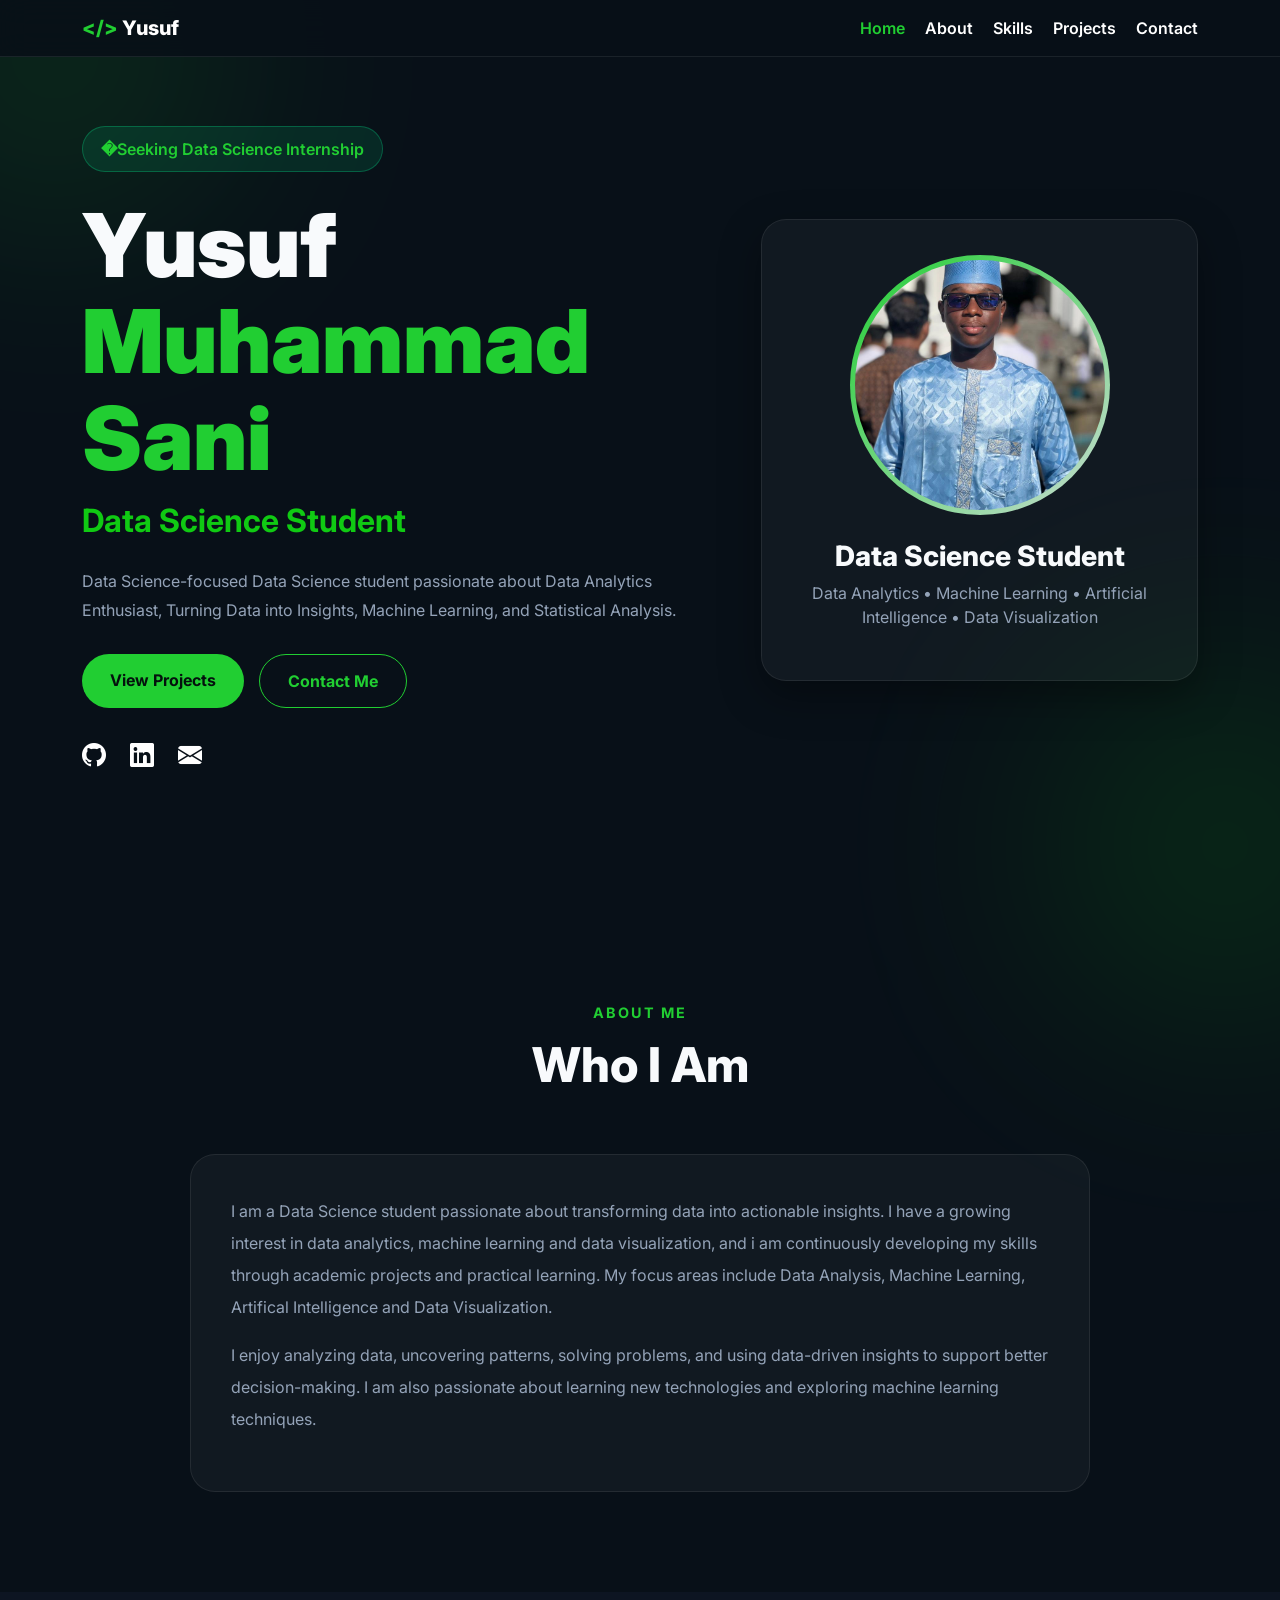
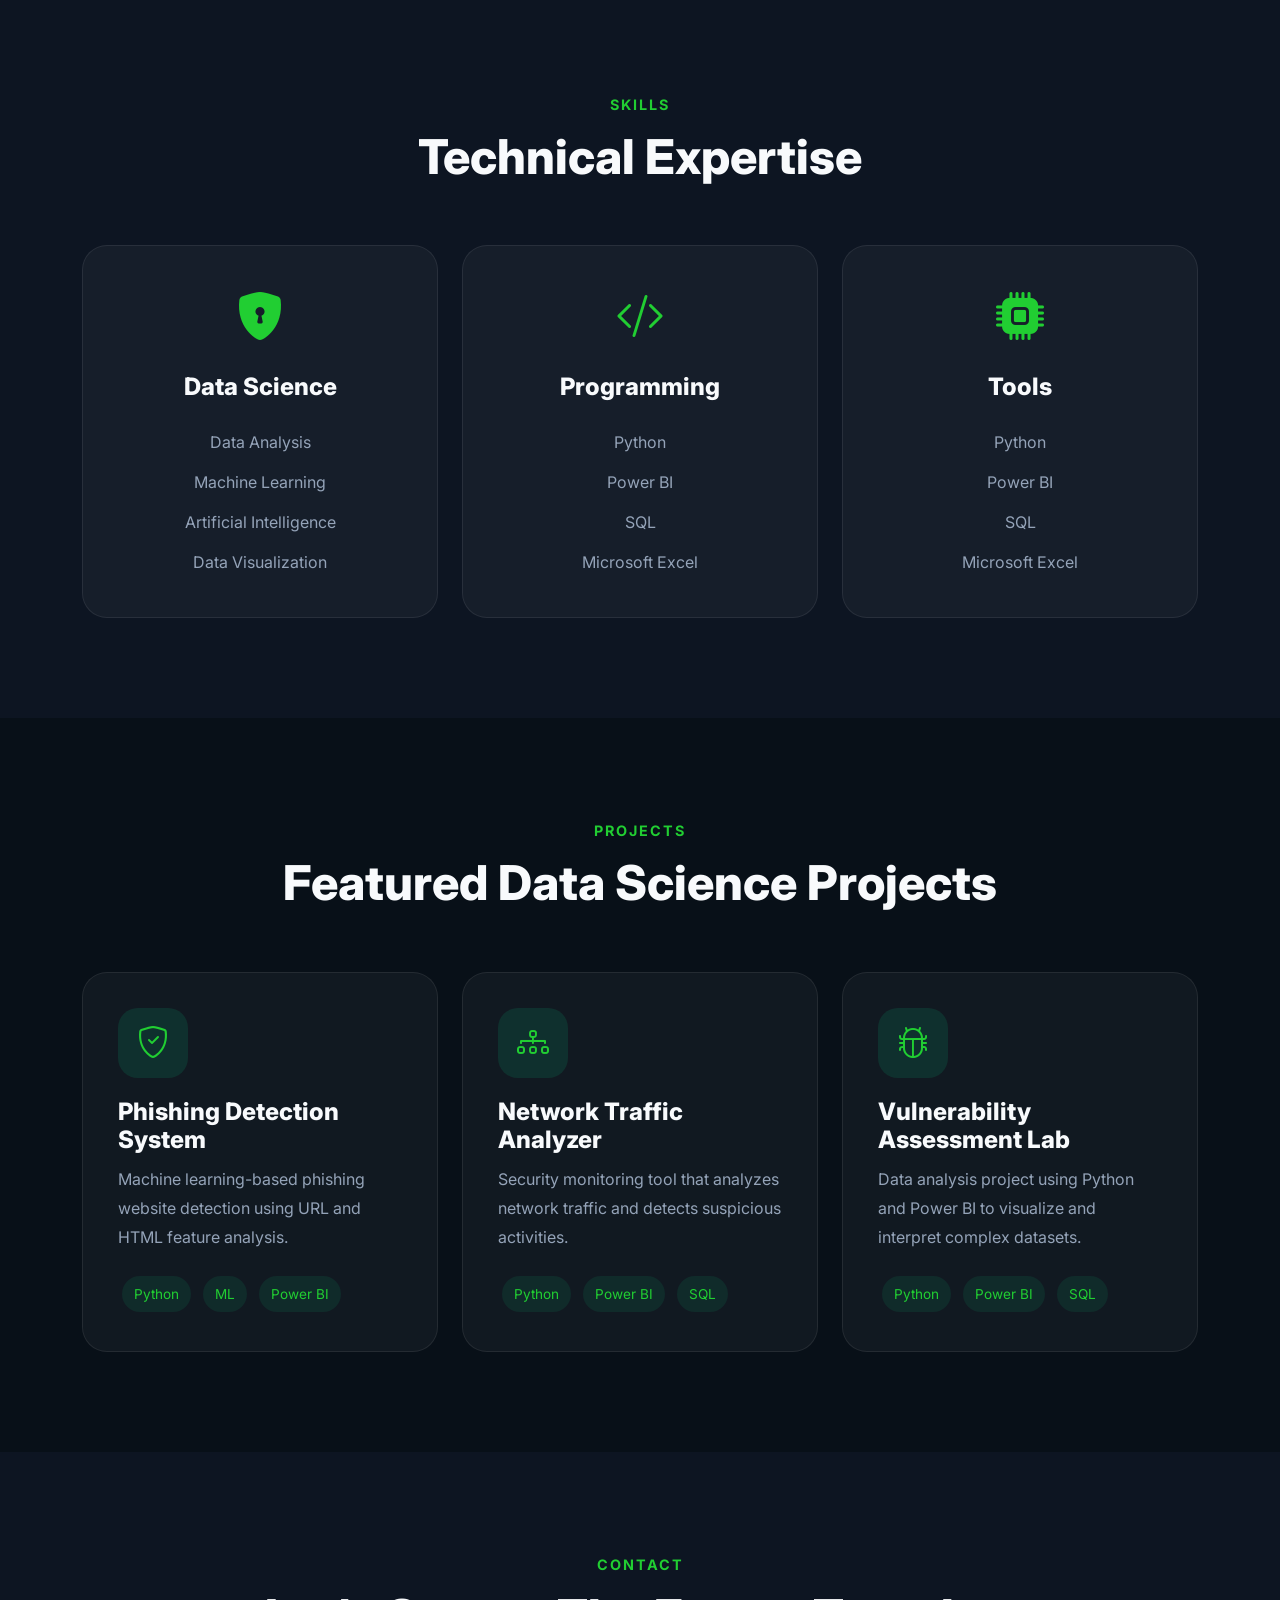
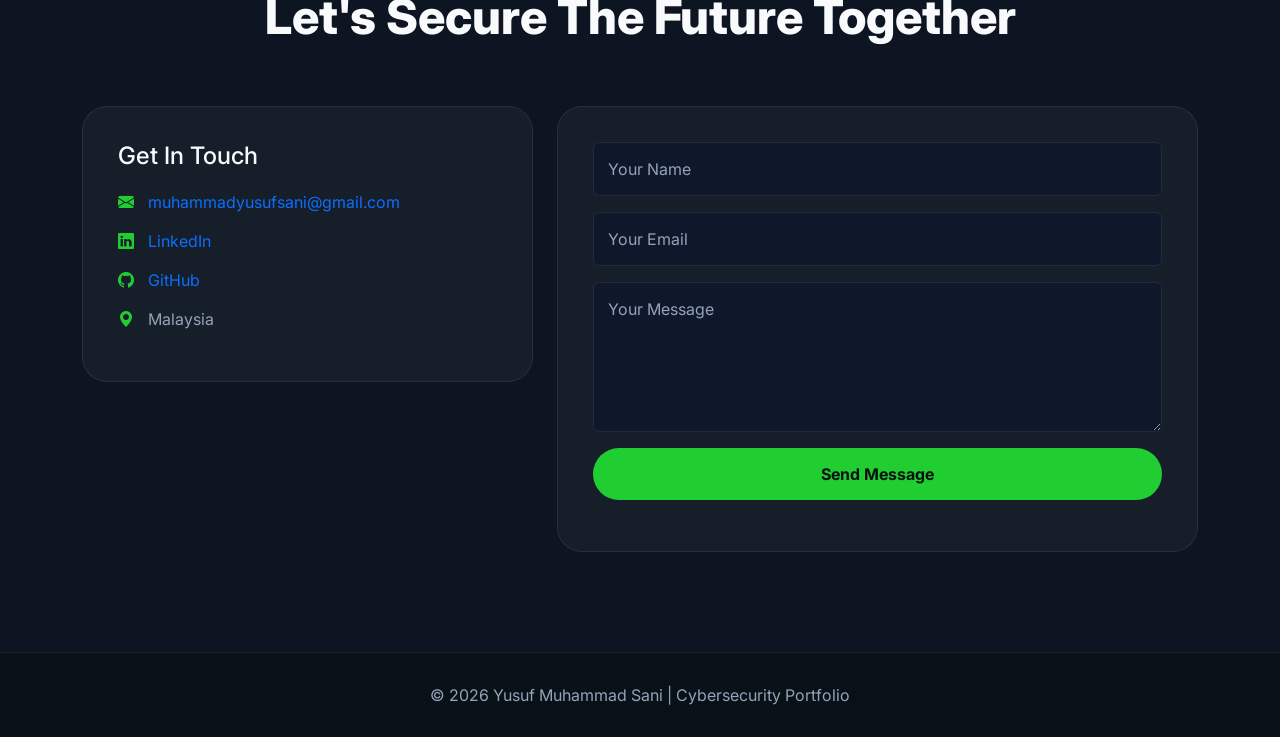
==== index.html @ b920d9ac "Add files via upload" ====
<!DOCTYPE html>
<html lang="en">

<head>
    <meta charset="UTF-8">
    <meta name="viewport" content="width=device-width, initial-scale=1.0">

    <title>Yusuf Muhammad Sani | Data Science Portfolio</title>

    <meta name="description" content="Data Science Student Portfolio - Yusuf Muhammad Sani">

    <link href="https://cdn.jsdelivr.net/npm/bootstrap@5.3.3/dist/css/bootstrap.min.css" rel="stylesheet">

    <link href="https://cdn.jsdelivr.net/npm/bootstrap-icons@1.11.3/font/bootstrap-icons.css" rel="stylesheet">

    <link rel="preconnect" href="https://fonts.googleapis.com">

    <link rel="preconnect" href="https://fonts.gstatic.com" crossorigin>

    <link href="https://fonts.googleapis.com/css2?family=Inter:wght@300;400;500;600;700;800;900&display=swap"
        rel="stylesheet">

    <link rel="stylesheet" href="css/style.css">
</head>

<body>

    <!-- NAVBAR -->

    <nav class="navbar navbar-expand-lg fixed-top cyber-nav">

        <div class="container">

            <a class="navbar-brand" href="#home">

                <span>&lt;/&gt;</span>
                Yusuf

            </a>

            <button class="navbar-toggler" type="button" data-bs-toggle="collapse" data-bs-target="#menu">

                <i class="bi bi-list"></i>

            </button>

            <div class="collapse navbar-collapse justify-content-end" id="menu">

                <a class="nav-link" href="#home">Home</a>

                <a class="nav-link" href="#about">About</a>

                <a class="nav-link" href="#skills">Skills</a>

                <a class="nav-link" href="#projects">Projects</a>

                <a class="nav-link" href="#contact">Contact</a>

            </div>

        </div>

    </nav>

    <!-- HERO -->

    <section id="home" class="hero">

        <div class="hero-glow glow-1"></div>
        <div class="hero-glow glow-2"></div>

        <div class="container">

            <div class="row align-items-center min-vh-100 g-5">

                <!-- LEFT -->

                <div class="col-lg-7 reveal">

                    <div class="status-pill">

                        �Seeking Data Science Internship

                    </div>

                    <h1>

                        Yusuf
                        <span>Muhammad Sani</span>

                    </h1>

                    <h2>

                        <span id="typing"></span>

                    </h2>

                    <p class="hero-text">

                        Data Science-focused Data Science student passionate
                        about Data Analytics Enthusiast, Turning Data into Insights, Machine Learning, and Statistical
                        Analysis.

                    </p>

                    <div class="hero-buttons">

                        <a href="#projects" class="btn primary-btn">

                            View Projects

                        </a>

                        <a href="#contact" class="btn secondary-btn">

                            Contact Me

                        </a>

                    </div>

                    <div class="social-links">

                        <a href="#">
                            <i class="bi bi-github"></i>
                        </a>

                        <a href="#">
                            <i class="bi bi-linkedin"></i>
                        </a>

                        <a href="#">
                            <i class="bi bi-envelope-fill"></i>
                        </a>

                    </div>

                </div>

                <!-- RIGHT -->

                <div class="col-lg-5 reveal">

                    <div class="profile-card">

                        <div class="avatar-wrapper">

                            <img src="images/profile.jpg" alt="Profile" class="profile-image">

                        </div>

                        <div class="profile-info">

                            <h3>Data Science Student</h3>

                            <p>
                                Data Analytics • Machine Learning • Artificial Intelligence • Data Visualization
                            </p>

                        </div>

                    </div>

                </div>

            </div>

        </div>

    </section>

    <!-- ABOUT -->

    <section id="about" class="section">

        <div class="container">

            <div class="section-title reveal">

                <span>About Me</span>

                <h2>Who I Am</h2>

            </div>

            <div class="about-card reveal">

                <p>

                    I am a Data Science student passionate about transforming data into actionable insights. I have a
                    growing interest in data analytics, machine learning and data visualization, and i am continuously
                    developing my skills through academic projects and practical learning.


                    My focus areas include Data Analysis, Machine Learning, Artifical Intelligence and Data
                    Visualization.



                </p>

                <p>

                    I enjoy analyzing data, uncovering patterns, solving problems, and using data-driven insights to
                    support better decision-making. I am also passionate about learning new technologies and exploring
                    machine learning techniques.

                </p>

            </div>

        </div>

    </section>

    <!-- SKILLS -->

    <section id="skills" class="section dark-section">

        <div class="container">

            <div class="section-title reveal">

                <span>Skills</span>

                <h2>Technical Expertise</h2>

            </div>

            <div class="row g-4">

                <div class="col-lg-4 reveal">

                    <div class="skill-card">

                        <i class="bi bi-shield-lock-fill"></i>

                        <h4>Data Science</h4>

                        <ul>

                            <li>Data Analysis</li>
                            <li>Machine Learning</li>
                            <li>Artificial Intelligence</li>
                            <li>Data Visualization</li>

                        </ul>

                    </div>

                </div>

                <div class="col-lg-4 reveal">

                    <div class="skill-card">

                        <i class="bi bi-code-slash"></i>

                        <h4>Programming</h4>

                        <ul>

                            <li>Python</li>
                            <li>Power BI</li>
                            <li>SQL</li>
                            <li>Microsoft Excel</li>

                        </ul>

                    </div>

                </div>

                <div class="col-lg-4 reveal">

                    <div class="skill-card">

                        <i class="bi bi-cpu-fill"></i>

                        <h4>Tools</h4>

                        <ul>

                            <li>Python</li>
                            <li>Power BI</li>
                            <li>SQL</li>
                            <li>Microsoft Excel</li>

                        </ul>

                    </div>

                </div>

            </div>

        </div>

    </section>

    <!-- PROJECTS -->

    <section id="projects" class="section">

        <div class="container">

            <div class="section-title reveal">

                <span>Projects</span>

                <h2>Featured Data Science Projects</h2>

            </div>

            <div class="row g-4">

                <div class="col-lg-4 reveal">

                    <div class="project-card">

                        <div class="project-icon">

                            <i class="bi bi-shield-check"></i>

                        </div>

                        <h4>Phishing Detection System</h4>

                        <p>

                            Machine learning-based phishing website detection
                            using URL and HTML feature analysis.

                        </p>

                        <div class="tech-tags">

                            <span>Python</span>
                            <span>ML</span>
                            <span>Power BI</span>

                        </div>

                    </div>

                </div>

                <div class="col-lg-4 reveal">

                    <div class="project-card">

                        <div class="project-icon">

                            <i class="bi bi-diagram-3"></i>

                        </div>

                        <h4>Network Traffic Analyzer</h4>

                        <p>

                            Security monitoring tool that analyzes network
                            traffic and detects suspicious activities.

                        </p>

                        <div class="tech-tags">

                            <span>Python</span>
                            <span>Power BI</span>
                            <span>SQL</span>

                        </div>

                    </div>

                </div>

                <div class="col-lg-4 reveal">

                    <div class="project-card">

                        <div class="project-icon">

                            <i class="bi bi-bug"></i>

                        </div>

                        <h4>Vulnerability Assessment Lab</h4>

                        <p>

                            Data analysis project using Python and Power BI
                            to visualize and interpret complex datasets.

                        </p>

                        <div class="tech-tags">

                            <span>Python</span>
                            <span>Power BI</span>
                            <span>SQL</span>

                        </div>

                    </div>

                </div>

            </div>

        </div>

    </section>

    <!-- CONTACT -->

    <section id="contact" class="section dark-section">

        <div class="container">

            <div class="section-title reveal">

                <span>Contact</span>

                <h2>Let's Secure The Future Together</h2>

            </div>

            <div class="row g-4">

                <div class="col-lg-5 reveal">

                    <div class="contact-info">

                        <h4>Get In Touch</h4>

                        <p>
                            <i class="bi bi-envelope-fill"></i>
                            <a href="mailto:muhammadyusufsani@gmail.com">muhammadyusufsani@gmail.com</a>
                        </p>

                        <p>
                            <i class="bi bi-linkedin"></i>
                            <a href="https://my.linkedin.com/in/yusuf-muhammad-sani-abu-farhan-9b7445338"
                                target="_blank" rel="noopener noreferrer">LinkedIn</a>
                        </p>

                        <p>
                            <i class="bi bi-github"></i>
                            <a href="https://github.com/abufarhanmuhammadsani-jpg" target="_blank"
                                rel="noopener noreferrer">GitHub</a>
                        </p>

                        <p>
                            <i class="bi bi-geo-alt-fill"></i>
                            Malaysia
                        </p>

                    </div>

                </div>

                <div class="col-lg-7 reveal">

                    <form class="contact-form" onsubmit="sendMessage(event)">

                        <input type="text" class="form-control mb-3" placeholder="Your Name" required>

                        <input type="email" class="form-control mb-3" placeholder="Your Email" required>

                        <textarea class="form-control mb-3" rows="5" placeholder="Your Message" required></textarea>

                        <button class="btn primary-btn w-100">

                            Send Message

                        </button>

                        <p id="formMessage" class="mt-3"></p>

                    </form>

                </div>

            </div>

        </div>

    </section>

    <!-- FOOTER -->

    <footer>

        <p>

            © 2026 Yusuf Muhammad Sani |
            Cybersecurity Portfolio

        </p>

    </footer>

    <button id="topBtn">

        <i class="bi bi-arrow-up"></i>

    </button>

    <script src="https://cdn.jsdelivr.net/npm/bootstrap@5.3.3/dist/js/bootstrap.bundle.min.js"></script>

    <script src="js/script.js"></script>

</body>

</html>
---- css/style.css ----
/* ==========================================
   MODERN CYBERSECURITY PORTFOLIO
   Abdalfatah Salhab
========================================== */

:root {
    --bg: #081018;
    --surface: #111827;
    --card: #162033;

    --primary: #21ce32;
    --secondary: #c9dcd4;
    --accent: #10ca13;

    --text: #f8fafc;
    --muted: #94a3b8;

    --border: rgba(255, 255, 255, 0.08);

    --shadow: 0 15px 40px rgba(0, 0, 0, 0.35);
}

* {
    margin: 0;
    padding: 0;
    box-sizing: border-box;
}

html {
    scroll-behavior: smooth;
}

body {
    font-family: 'Inter', sans-serif;
    background: var(--bg);
    color: var(--text);
    overflow-x: hidden;
}

/* ==========================================
   GENERAL
========================================== */

.section {
    padding: 100px 0;
}

.dark-section {
    background: #0d1522;
}

a {
    text-decoration: none;
}

ul {
    list-style: none;
    margin: 0;
    padding: 0;
}

/* ==========================================
   NAVBAR
========================================== */

.cyber-nav {
    background: rgba(8, 16, 24, 0.9);
    backdrop-filter: blur(15px);
    border-bottom: 1px solid var(--border);
}

.navbar-brand {
    color: white !important;
    font-weight: 800;
}

.navbar-brand span {
    color: var(--primary);
}

.nav-link {
    color: white !important;
    margin-left: 20px;
    font-weight: 600;
    transition: .3s;
}

.nav-link:hover {
    color: var(--primary) !important;
}

.active-link {
    color: var(--primary) !important;
}

/* ==========================================
   HERO
========================================== */

.hero {
    min-height: 100vh;
    display: flex;
    align-items: center;
    position: relative;
}

.hero h1 {
    font-size: clamp(3rem, 8vw, 5.5rem);
    font-weight: 900;
    line-height: 1.1;
}

.hero h1 span {
    color: var(--primary);
}

.hero h2 {
    margin-top: 15px;
    color: var(--accent);
    min-height: 40px;
    font-weight: 700;
}

.hero-text {
    color: var(--muted);
    line-height: 1.8;
    margin-top: 25px;
    max-width: 650px;
}

.status-pill {
    display: inline-block;
    padding: 10px 18px;
    border-radius: 30px;
    background: rgba(0, 255, 157, .1);
    color: var(--primary);
    border: 1px solid rgba(0, 255, 157, .25);
    margin-bottom: 25px;
    font-weight: 600;
}

/* ==========================================
   BUTTONS
========================================== */

.hero-buttons {
    margin-top: 30px;
    display: flex;
    gap: 15px;
    flex-wrap: wrap;
}

.primary-btn {
    background: var(--primary);
    color: #04110d;
    padding: 14px 28px;
    border-radius: 40px;
    font-weight: 700;
    border: none;
    transition: .3s;
}

.primary-btn:hover {
    transform: translateY(-3px);
}

.secondary-btn {
    border: 1px solid var(--primary);
    color: var(--primary);
    padding: 14px 28px;
    border-radius: 40px;
    font-weight: 700;
    transition: .3s;
}

.secondary-btn:hover {
    background: var(--primary);
    color: #04110d;
}

/* ==========================================
   SOCIAL LINKS
========================================== */

.social-links {
    margin-top: 30px;
}

.social-links a {
    color: white;
    font-size: 1.5rem;
    margin-right: 18px;
    transition: .3s;
}

.social-links a:hover {
    color: var(--primary);
}

/* ==========================================
   PROFILE CARD
========================================== */

.profile-card {
    background: rgba(255, 255, 255, .04);
    border: 1px solid var(--border);
    border-radius: 25px;
    padding: 35px;
    text-align: center;
    box-shadow: var(--shadow);
}

.avatar-wrapper {
    width: 260px;
    height: 260px;
    margin: auto;
    border-radius: 50%;
    padding: 5px;
    background: linear-gradient(135deg,
            var(--primary),
            var(--secondary));
}

.profile-image {
    width: 100%;
    height: 100%;
    border-radius: 50%;
    object-fit: cover;
}

.profile-info h3 {
    margin-top: 25px;
    font-weight: 800;
}

.profile-info p {
    color: var(--muted);
}

/* ==========================================
   SECTION TITLES
========================================== */

.section-title {
    text-align: center;
    margin-bottom: 60px;
}

.section-title span {
    color: var(--primary);
    text-transform: uppercase;
    letter-spacing: 2px;
    font-size: .9rem;
    font-weight: 700;
}

.section-title h2 {
    margin-top: 12px;
    font-size: clamp(2rem, 5vw, 3rem);
    font-weight: 800;
}

/* ==========================================
   ABOUT
========================================== */

.about-card {
    background: rgba(255, 255, 255, .04);
    border: 1px solid var(--border);
    border-radius: 25px;
    padding: 40px;
    max-width: 900px;
    margin: auto;
}

.about-card p {
    color: var(--muted);
    line-height: 2;
}

/* ==========================================
   SKILLS
========================================== */

.skill-card {
    background: rgba(255, 255, 255, .04);
    border: 1px solid var(--border);
    border-radius: 25px;
    padding: 35px;
    text-align: center;
    height: 100%;
    transition: .3s;
}

.skill-card:hover {
    transform: translateY(-8px);
}

.skill-card i {
    font-size: 3rem;
    color: var(--primary);
}

.skill-card h4 {
    margin: 20px 0;
    font-weight: 800;
}

.skill-card li {
    color: var(--muted);
    padding: 8px 0;
}

/* ==========================================
   PROJECTS
========================================== */

.project-card {
    background: rgba(255, 255, 255, .04);
    border: 1px solid var(--border);
    border-radius: 25px;
    padding: 35px;
    height: 100%;
    transition: .3s;
}

.project-card:hover {
    transform: translateY(-8px);
}

.project-icon {
    width: 70px;
    height: 70px;
    border-radius: 20px;
    background: rgba(0, 255, 157, .1);
    display: flex;
    align-items: center;
    justify-content: center;
    margin-bottom: 20px;
}

.project-icon i {
    color: var(--primary);
    font-size: 2rem;
}

.project-card h4 {
    font-weight: 800;
}

.project-card p {
    color: var(--muted);
    line-height: 1.8;
    margin-top: 10px;
}

.tech-tags {
    margin-top: 20px;
}

.tech-tags span {
    display: inline-block;
    margin: 4px;
    padding: 8px 12px;
    border-radius: 20px;
    background: rgba(0, 255, 157, .08);
    color: var(--primary);
    font-size: .85rem;
}

/* ==========================================
   CONTACT
========================================== */

.contact-info,
.contact-form {
    background: rgba(255, 255, 255, .04);
    border: 1px solid var(--border);
    border-radius: 25px;
    padding: 35px;
}

.contact-info h4 {
    margin-bottom: 20px;
}

.contact-info p {
    color: var(--muted);
    margin-bottom: 15px;
}

.contact-info i {
    color: var(--primary);
    margin-right: 10px;
}

.form-control {
    background: #0f172a;
    border: 1px solid var(--border);
    color: white;
    padding: 14px;
}

.form-control::placeholder {
    color: #94a3b8;
}

.form-control:focus {
    background: #0f172a;
    color: white;
    border-color: var(--primary);
    box-shadow: none;
}

/* ==========================================
   FOOTER
========================================== */

footer {
    text-align: center;
    padding: 30px;
    border-top: 1px solid var(--border);
}

footer p {
    color: var(--muted);
    margin: 0;
}

/* ==========================================
   REVEAL
========================================== */

.reveal {
    opacity: 0;
    transform: translateY(40px);
    transition: .8s ease;
}

.reveal.active {
    opacity: 1;
    transform: translateY(0);
}

/* ==========================================
   GLOW EFFECTS
========================================== */

.hero-glow {
    position: absolute;
    width: 350px;
    height: 350px;
    border-radius: 50%;
    filter: blur(120px);
    opacity: .15;
}

.glow-1 {
    background: var(--primary);
    top: -120px;
    left: -120px;
}

.glow-2 {
    background: var(--accent);
    right: -120px;
    bottom: -120px;
}

/* ==========================================
   TOP BUTTON
========================================== */

#topBtn {
    position: fixed;
    right: 25px;
    bottom: 25px;
    width: 50px;
    height: 50px;
    border: none;
    border-radius: 50%;
    background: var(--primary);
    color: #04110d;
    display: none;
    z-index: 999;
}

/* ==========================================
   MOBILE
========================================== */

@media(max-width:991px) {

    .hero {
        text-align: center;
        padding-top: 100px;
    }

    .hero-buttons {
        justify-content: center;
    }

    .social-links {
        text-align: center;
    }

    .profile-card {
        margin-top: 40px;
    }
}

@media(max-width:768px) {

    .section {
        padding: 80px 0;
    }

    .avatar-wrapper {
        width: 220px;
        height: 220px;
    }

    .section-title h2 {
        font-size: 2rem;
    }
}
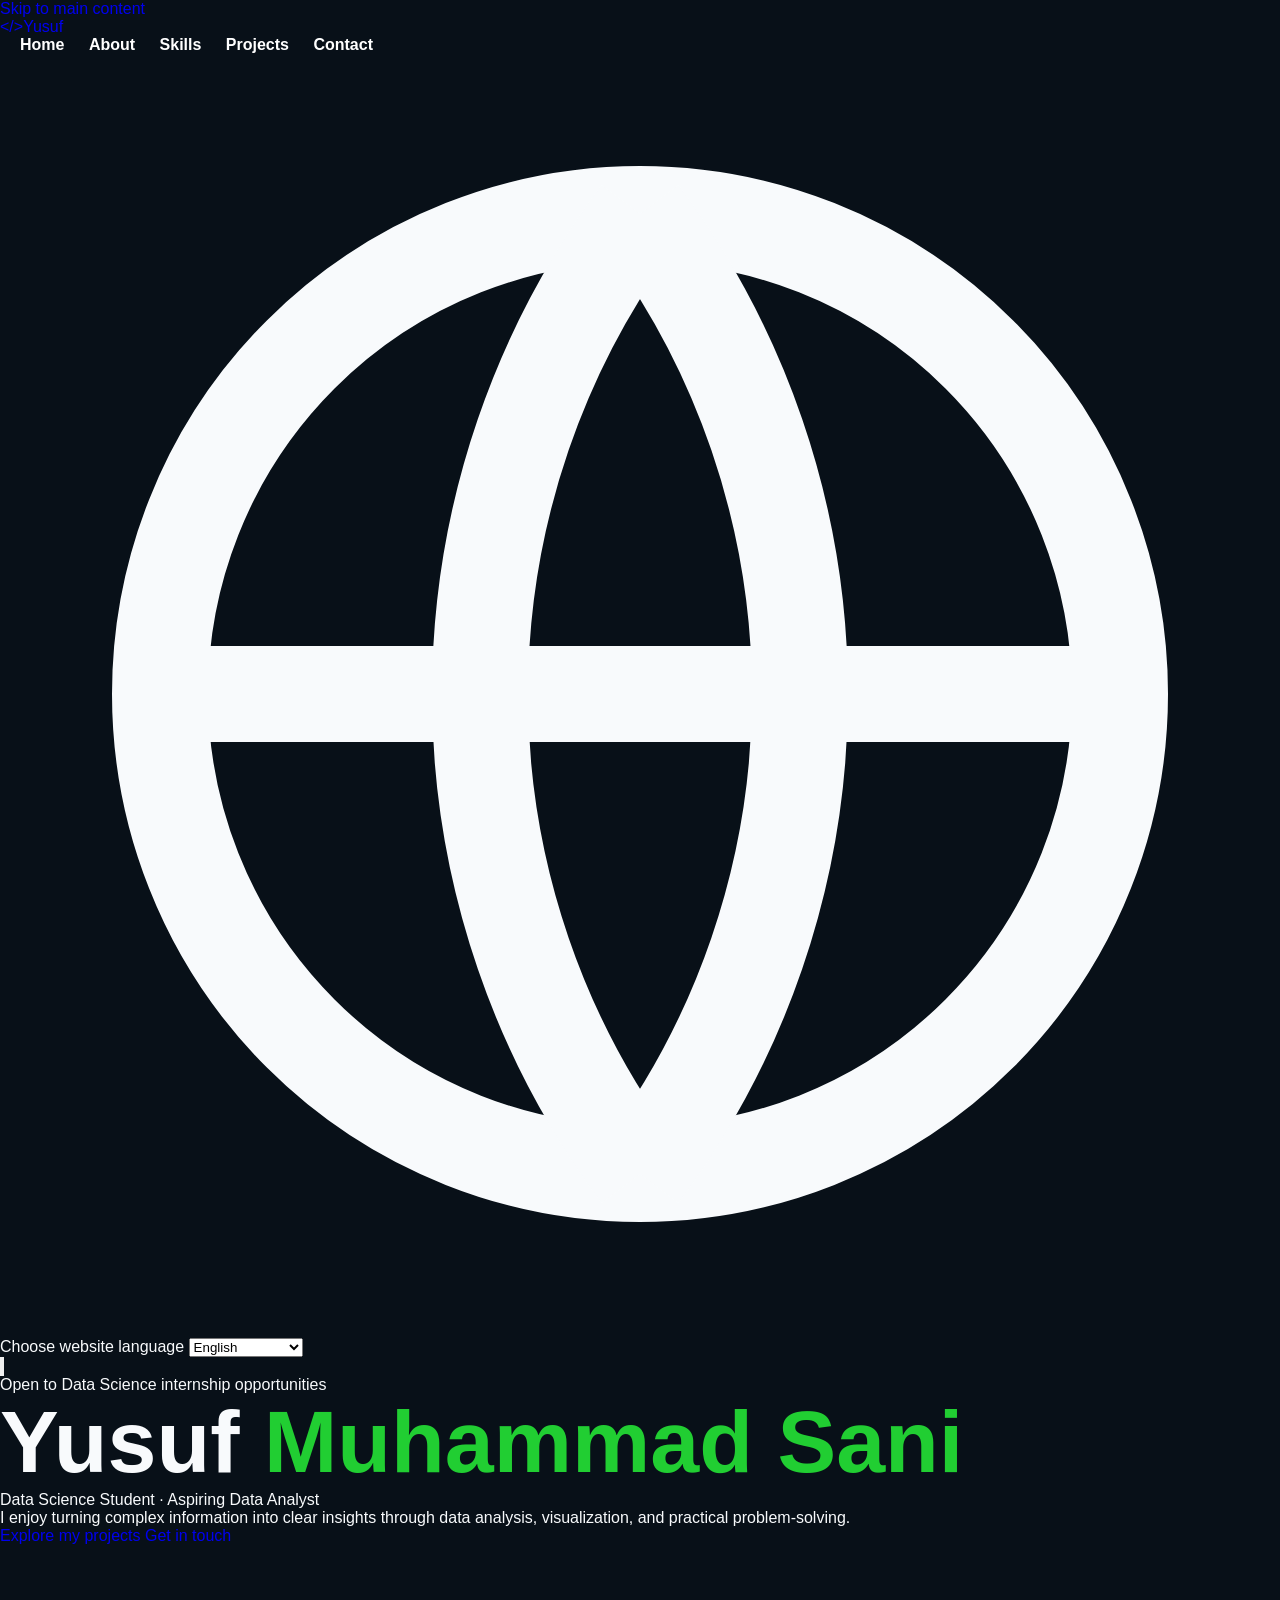
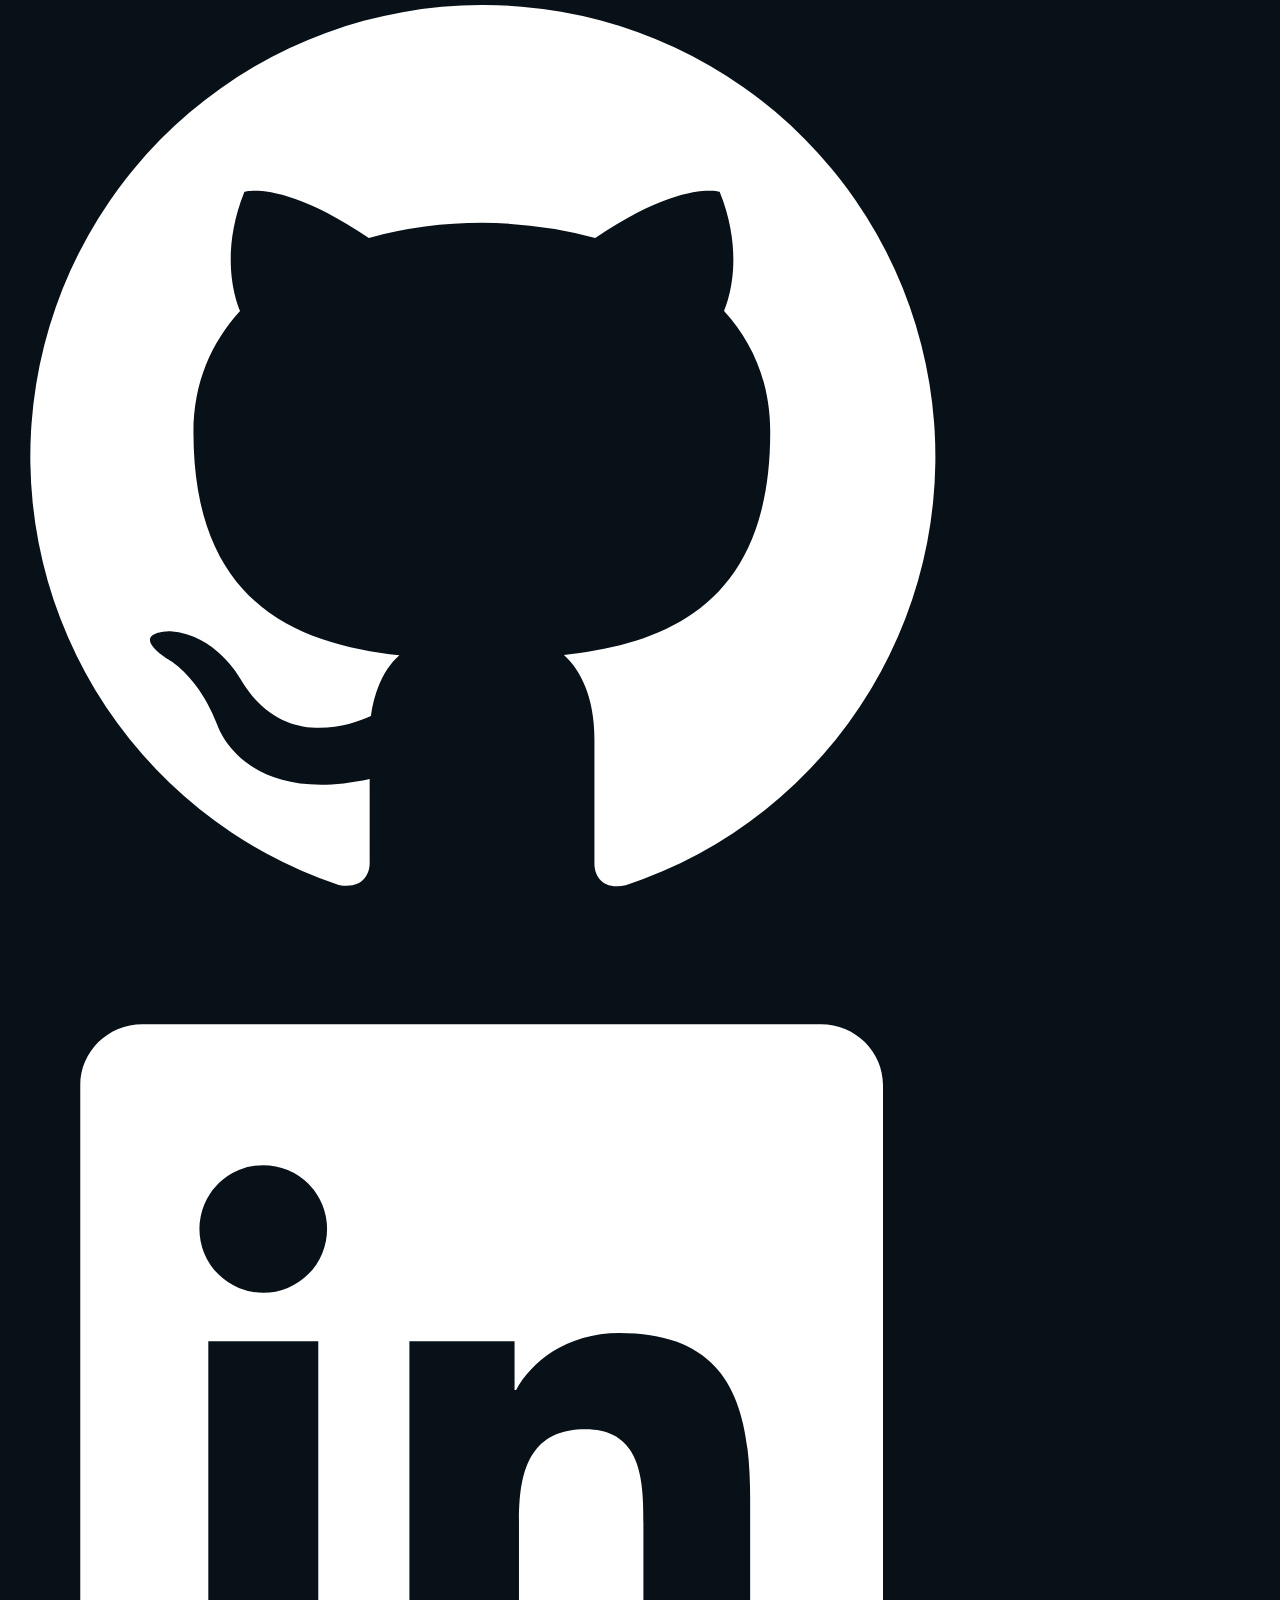
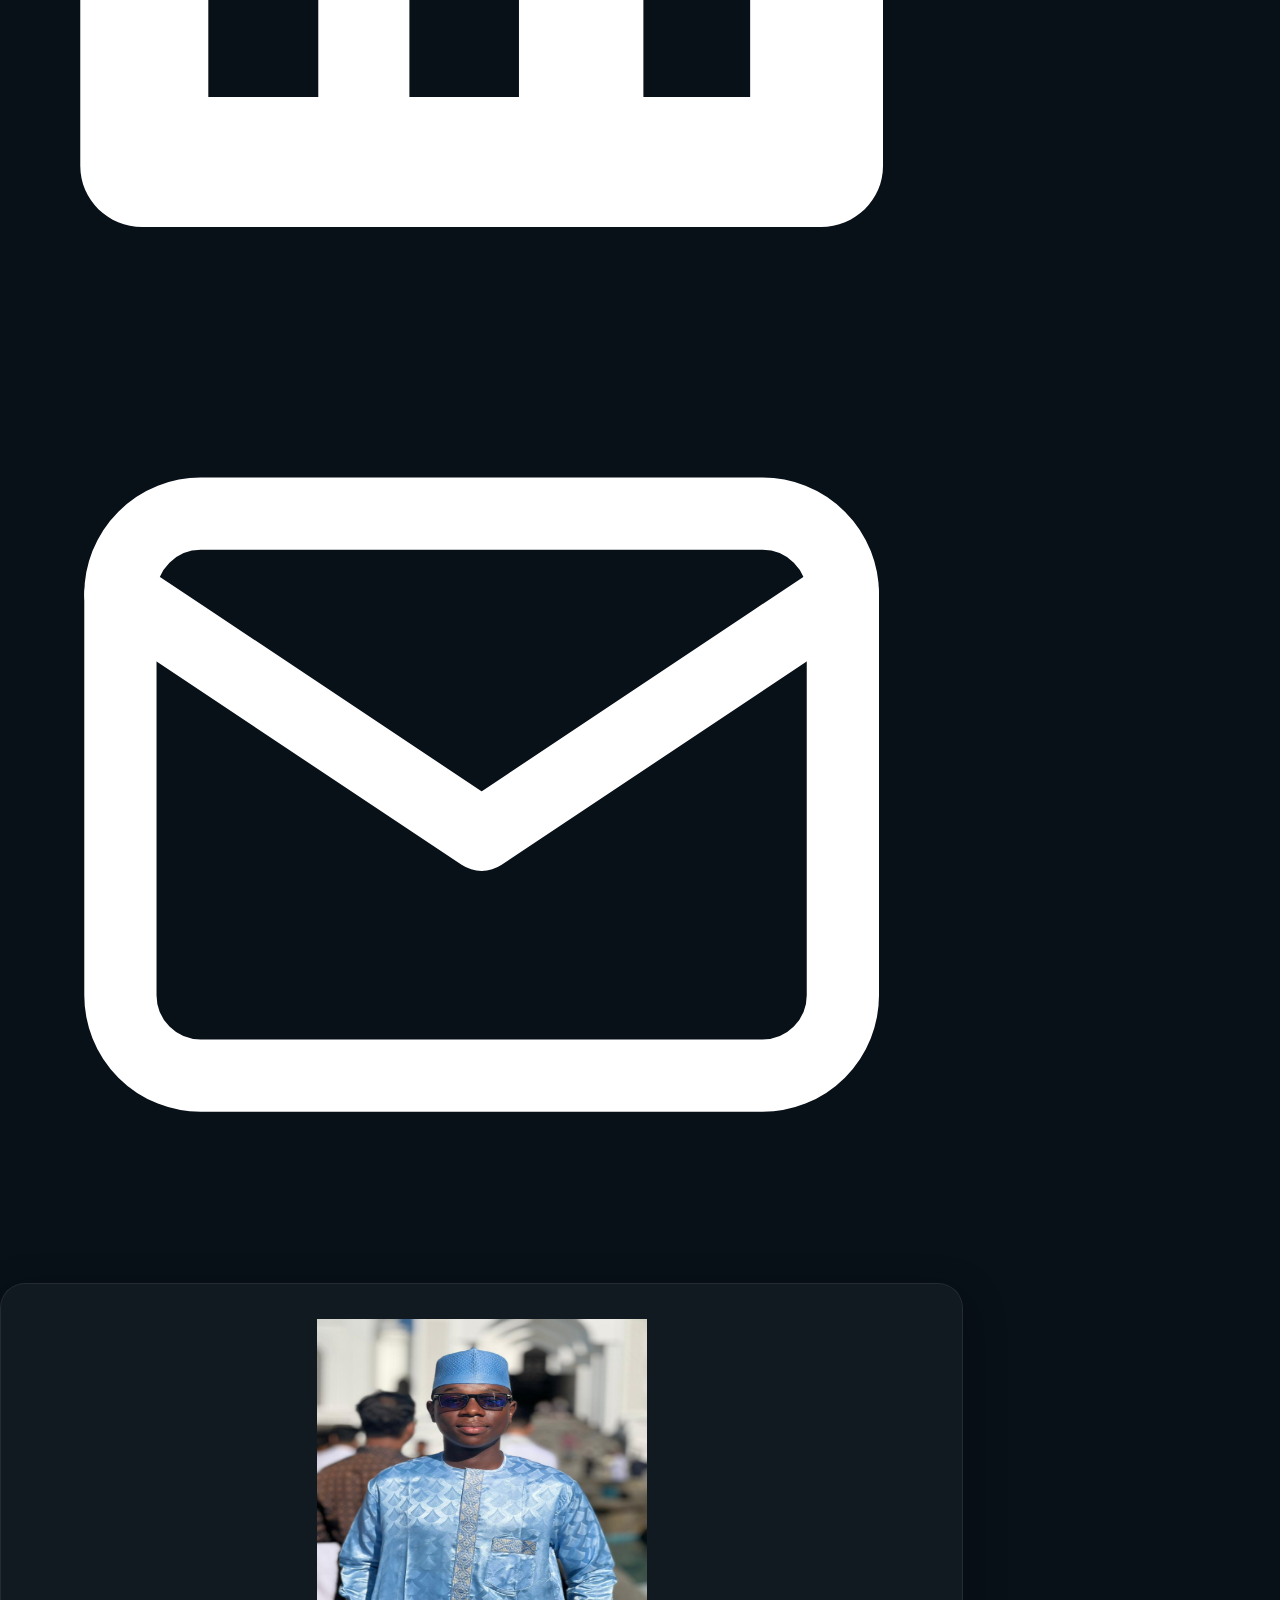
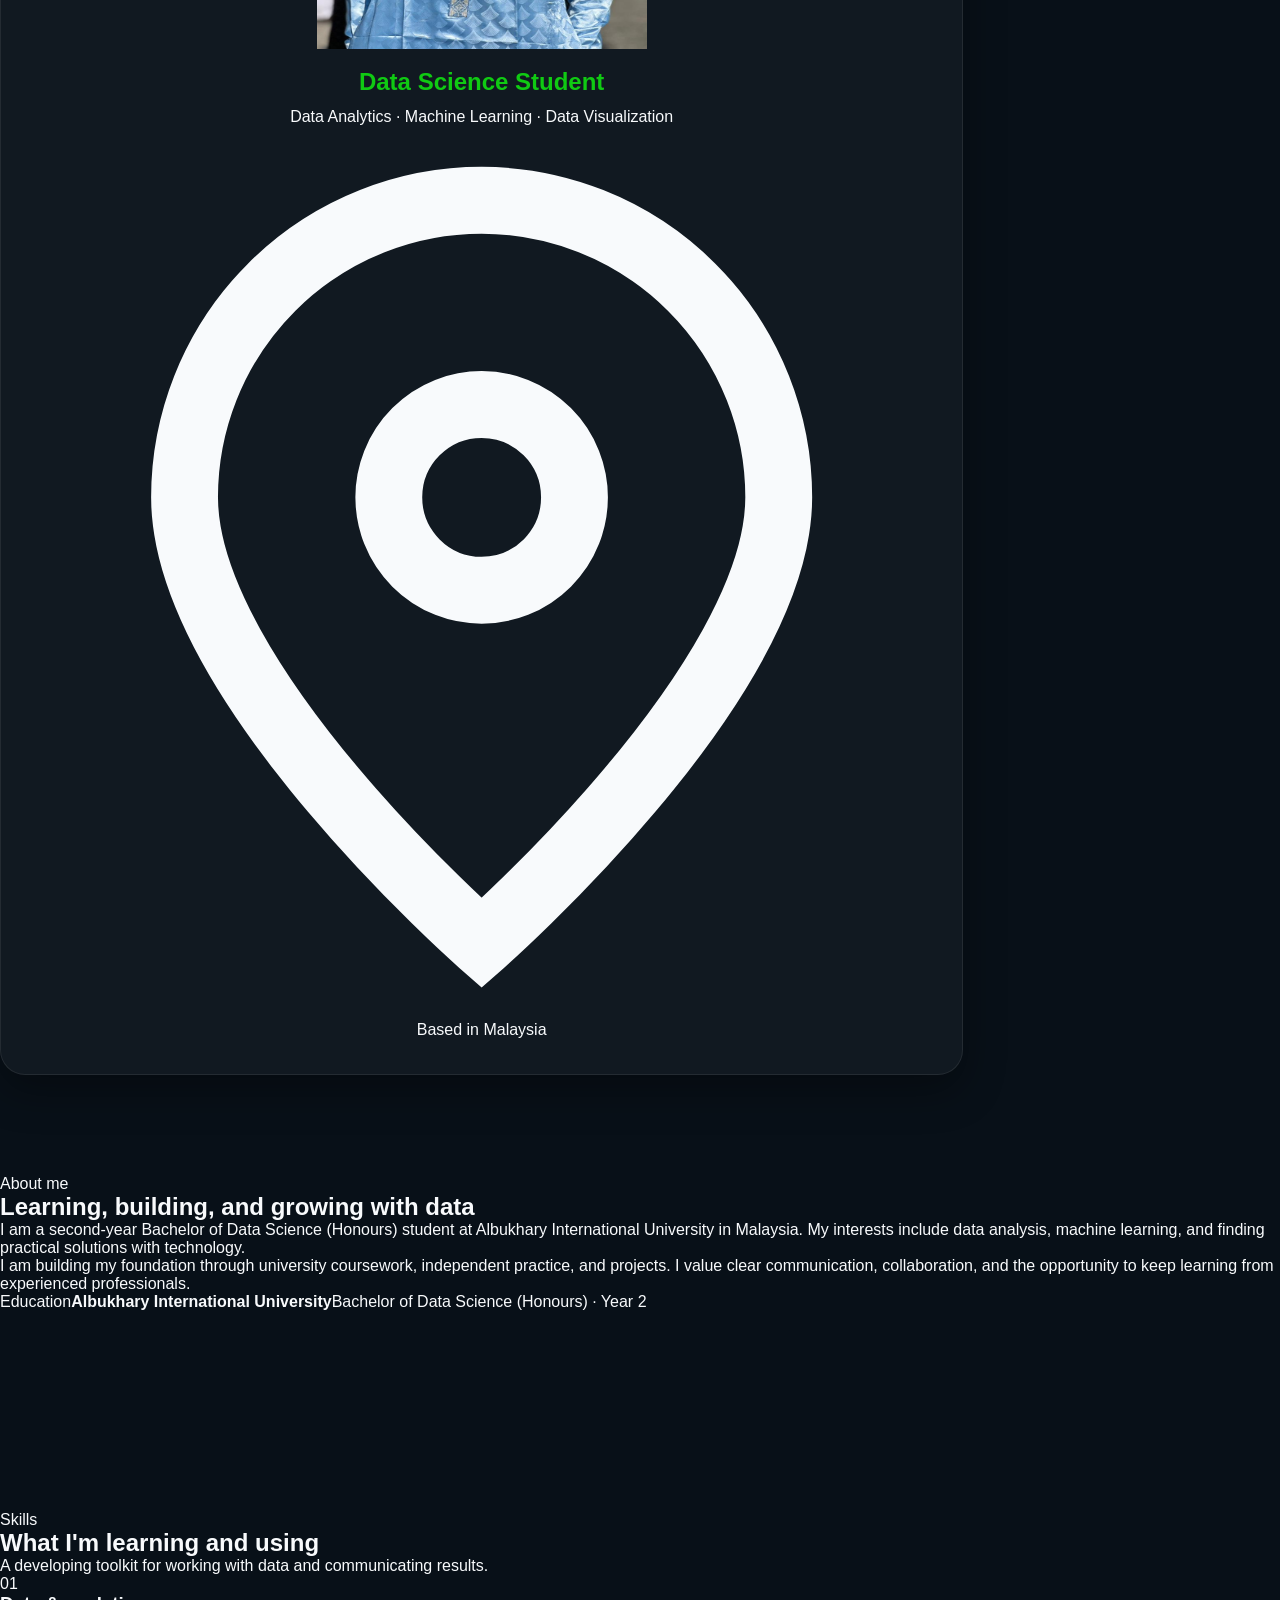
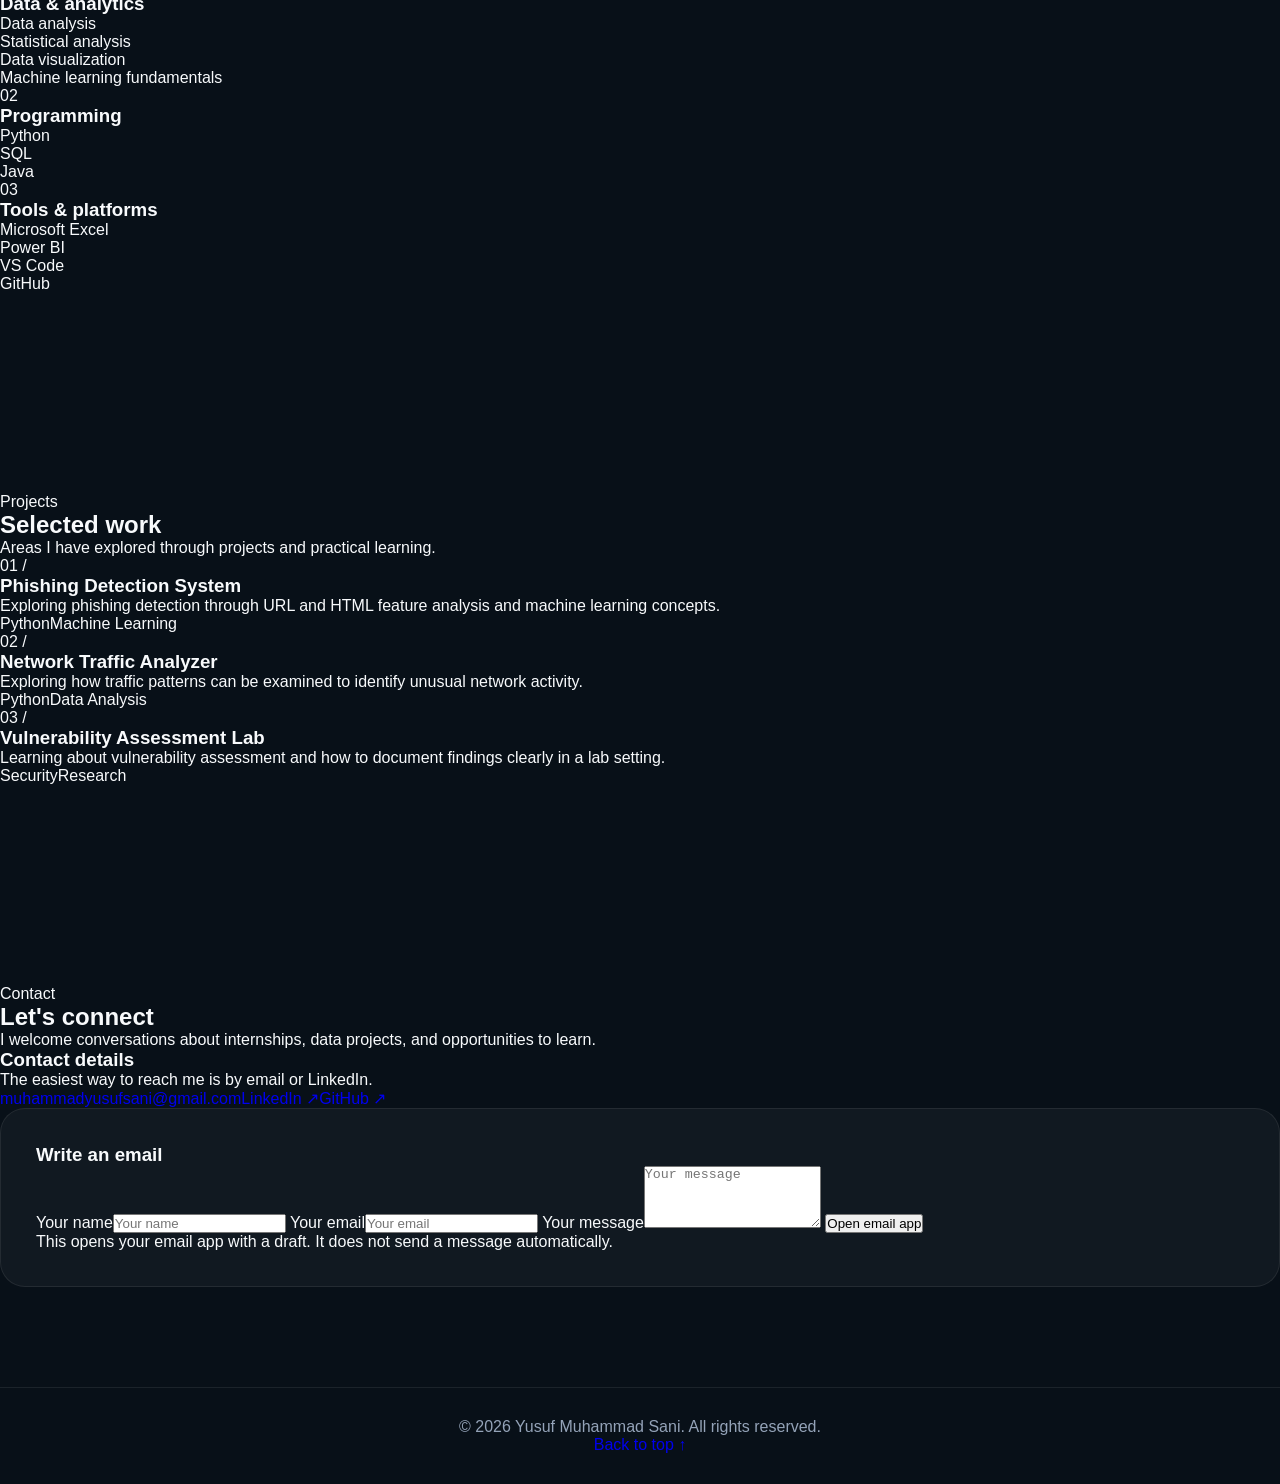
==== commit 1126fc47: "Update portfolio homepage and language selector" ====
--- a/index.html
+++ b/index.html
@@ -1,518 +1,140 @@
-<!DOCTYPE html>
-<html lang="en">
-
-<head>
-    <meta charset="UTF-8">
-    <meta name="viewport" content="width=device-width, initial-scale=1.0">
-
-    <title>Yusuf Muhammad Sani | Data Science Portfolio</title>
-
-    <meta name="description" content="Data Science Student Portfolio - Yusuf Muhammad Sani">
-
-    <link href="https://cdn.jsdelivr.net/npm/bootstrap@5.3.3/dist/css/bootstrap.min.css" rel="stylesheet">
-
-    <link href="https://cdn.jsdelivr.net/npm/bootstrap-icons@1.11.3/font/bootstrap-icons.css" rel="stylesheet">
-
-    <link rel="preconnect" href="https://fonts.googleapis.com">
-
-    <link rel="preconnect" href="https://fonts.gstatic.com" crossorigin>
-
-    <link href="https://fonts.googleapis.com/css2?family=Inter:wght@300;400;500;600;700;800;900&display=swap"
-        rel="stylesheet">
-
-    <link rel="stylesheet" href="css/style.css">
-</head>
-
-<body>
-
-    <!-- NAVBAR -->
-
-    <nav class="navbar navbar-expand-lg fixed-top cyber-nav">
-
-        <div class="container">
-
-            <a class="navbar-brand" href="#home">
-
-                <span>&lt;/&gt;</span>
-                Yusuf
-
-            </a>
-
-            <button class="navbar-toggler" type="button" data-bs-toggle="collapse" data-bs-target="#menu">
-
-                <i class="bi bi-list"></i>
-
-            </button>
-
-            <div class="collapse navbar-collapse justify-content-end" id="menu">
-
-                <a class="nav-link" href="#home">Home</a>
-
-                <a class="nav-link" href="#about">About</a>
-
-                <a class="nav-link" href="#skills">Skills</a>
-
-                <a class="nav-link" href="#projects">Projects</a>
-
-                <a class="nav-link" href="#contact">Contact</a>
-
-            </div>
-
-        </div>
-
-    </nav>
-
-    <!-- HERO -->
-
-    <section id="home" class="hero">
-
-        <div class="hero-glow glow-1"></div>
-        <div class="hero-glow glow-2"></div>
-
-        <div class="container">
-
-            <div class="row align-items-center min-vh-100 g-5">
-
-                <!-- LEFT -->
-
-                <div class="col-lg-7 reveal">
-
-                    <div class="status-pill">
-
-                        �Seeking Data Science Internship
-
-                    </div>
-
-                    <h1>
-
-                        Yusuf
-                        <span>Muhammad Sani</span>
-
-                    </h1>
-
-                    <h2>
-
-                        <span id="typing"></span>
-
-                    </h2>
-
-                    <p class="hero-text">
-
-                        Data Science-focused Data Science student passionate
-                        about Data Analytics Enthusiast, Turning Data into Insights, Machine Learning, and Statistical
-                        Analysis.
-
-                    </p>
-
-                    <div class="hero-buttons">
-
-                        <a href="#projects" class="btn primary-btn">
-
-                            View Projects
-
-                        </a>
-
-                        <a href="#contact" class="btn secondary-btn">
-
-                            Contact Me
-
-                        </a>
-
-                    </div>
-
-                    <div class="social-links">
-
-                        <a href="#">
-                            <i class="bi bi-github"></i>
-                        </a>
-
-                        <a href="#">
-                            <i class="bi bi-linkedin"></i>
-                        </a>
-
-                        <a href="#">
-                            <i class="bi bi-envelope-fill"></i>
-                        </a>
-
-                    </div>
-
-                </div>
-
-                <!-- RIGHT -->
-
-                <div class="col-lg-5 reveal">
-
-                    <div class="profile-card">
-
-                        <div class="avatar-wrapper">
-
-                            <img src="images/profile.jpg" alt="Profile" class="profile-image">
-
-                        </div>
-
-                        <div class="profile-info">
-
-                            <h3>Data Science Student</h3>
-
-                            <p>
-                                Data Analytics • Machine Learning • Artificial Intelligence • Data Visualization
-                            </p>
-
-                        </div>
-
-                    </div>
-
-                </div>
-
-            </div>
-
-        </div>
-
-    </section>
-
-    <!-- ABOUT -->
-
-    <section id="about" class="section">
-
-        <div class="container">
-
-            <div class="section-title reveal">
-
-                <span>About Me</span>
-
-                <h2>Who I Am</h2>
-
-            </div>
-
-            <div class="about-card reveal">
-
-                <p>
-
-                    I am a Data Science student passionate about transforming data into actionable insights. I have a
-                    growing interest in data analytics, machine learning and data visualization, and i am continuously
-                    developing my skills through academic projects and practical learning.
-
-
-                    My focus areas include Data Analysis, Machine Learning, Artifical Intelligence and Data
-                    Visualization.
-
-
-
-                </p>
-
-                <p>
-
-                    I enjoy analyzing data, uncovering patterns, solving problems, and using data-driven insights to
-                    support better decision-making. I am also passionate about learning new technologies and exploring
-                    machine learning techniques.
-
-                </p>
-
-            </div>
-
-        </div>
-
-    </section>
-
-    <!-- SKILLS -->
-
-    <section id="skills" class="section dark-section">
-
-        <div class="container">
-
-            <div class="section-title reveal">
-
-                <span>Skills</span>
-
-                <h2>Technical Expertise</h2>
-
-            </div>
-
-            <div class="row g-4">
-
-                <div class="col-lg-4 reveal">
-
-                    <div class="skill-card">
-
-                        <i class="bi bi-shield-lock-fill"></i>
-
-                        <h4>Data Science</h4>
-
-                        <ul>
-
-                            <li>Data Analysis</li>
-                            <li>Machine Learning</li>
-                            <li>Artificial Intelligence</li>
-                            <li>Data Visualization</li>
-
-                        </ul>
-
-                    </div>
-
-                </div>
-
-                <div class="col-lg-4 reveal">
-
-                    <div class="skill-card">
-
-                        <i class="bi bi-code-slash"></i>
-
-                        <h4>Programming</h4>
-
-                        <ul>
-
-                            <li>Python</li>
-                            <li>Power BI</li>
-                            <li>SQL</li>
-                            <li>Microsoft Excel</li>
-
-                        </ul>
-
-                    </div>
-
-                </div>
-
-                <div class="col-lg-4 reveal">
-
-                    <div class="skill-card">
-
-                        <i class="bi bi-cpu-fill"></i>
-
-                        <h4>Tools</h4>
-
-                        <ul>
-
-                            <li>Python</li>
-                            <li>Power BI</li>
-                            <li>SQL</li>
-                            <li>Microsoft Excel</li>
-
-                        </ul>
-
-                    </div>
-
-                </div>
-
-            </div>
-
-        </div>
-
-    </section>
-
-    <!-- PROJECTS -->
-
-    <section id="projects" class="section">
-
-        <div class="container">
-
-            <div class="section-title reveal">
-
-                <span>Projects</span>
-
-                <h2>Featured Data Science Projects</h2>
-
-            </div>
-
-            <div class="row g-4">
-
-                <div class="col-lg-4 reveal">
-
-                    <div class="project-card">
-
-                        <div class="project-icon">
-
-                            <i class="bi bi-shield-check"></i>
-
-                        </div>
-
-                        <h4>Phishing Detection System</h4>
-
-                        <p>
-
-                            Machine learning-based phishing website detection
-                            using URL and HTML feature analysis.
-
-                        </p>
-
-                        <div class="tech-tags">
-
-                            <span>Python</span>
-                            <span>ML</span>
-                            <span>Power BI</span>
-
-                        </div>
-
-                    </div>
-
-                </div>
-
-                <div class="col-lg-4 reveal">
-
-                    <div class="project-card">
-
-                        <div class="project-icon">
-
-                            <i class="bi bi-diagram-3"></i>
-
-                        </div>
-
-                        <h4>Network Traffic Analyzer</h4>
-
-                        <p>
-
-                            Security monitoring tool that analyzes network
-                            traffic and detects suspicious activities.
-
-                        </p>
-
-                        <div class="tech-tags">
-
-                            <span>Python</span>
-                            <span>Power BI</span>
-                            <span>SQL</span>
-
-                        </div>
-
-                    </div>
-
-                </div>
-
-                <div class="col-lg-4 reveal">
-
-                    <div class="project-card">
-
-                        <div class="project-icon">
-
-                            <i class="bi bi-bug"></i>
-
-                        </div>
-
-                        <h4>Vulnerability Assessment Lab</h4>
-
-                        <p>
-
-                            Data analysis project using Python and Power BI
-                            to visualize and interpret complex datasets.
-
-                        </p>
-
-                        <div class="tech-tags">
-
-                            <span>Python</span>
-                            <span>Power BI</span>
-                            <span>SQL</span>
-
-                        </div>
-
-                    </div>
-
-                </div>
-
-            </div>
-
-        </div>
-
-    </section>
-
-    <!-- CONTACT -->
-
-    <section id="contact" class="section dark-section">
-
-        <div class="container">
-
-            <div class="section-title reveal">
-
-                <span>Contact</span>
-
-                <h2>Let's Secure The Future Together</h2>
-
-            </div>
-
-            <div class="row g-4">
-
-                <div class="col-lg-5 reveal">
-
-                    <div class="contact-info">
-
-                        <h4>Get In Touch</h4>
-
-                        <p>
-                            <i class="bi bi-envelope-fill"></i>
-                            <a href="mailto:muhammadyusufsani@gmail.com">muhammadyusufsani@gmail.com</a>
-                        </p>
-
-                        <p>
-                            <i class="bi bi-linkedin"></i>
-                            <a href="https://my.linkedin.com/in/yusuf-muhammad-sani-abu-farhan-9b7445338"
-                                target="_blank" rel="noopener noreferrer">LinkedIn</a>
-                        </p>
-
-                        <p>
-                            <i class="bi bi-github"></i>
-                            <a href="https://github.com/abufarhanmuhammadsani-jpg" target="_blank"
-                                rel="noopener noreferrer">GitHub</a>
-                        </p>
-
-                        <p>
-                            <i class="bi bi-geo-alt-fill"></i>
-                            Malaysia
-                        </p>
-
-                    </div>
-
-                </div>
-
-                <div class="col-lg-7 reveal">
-
-                    <form class="contact-form" onsubmit="sendMessage(event)">
-
-                        <input type="text" class="form-control mb-3" placeholder="Your Name" required>
-
-                        <input type="email" class="form-control mb-3" placeholder="Your Email" required>
-
-                        <textarea class="form-control mb-3" rows="5" placeholder="Your Message" required></textarea>
-
-                        <button class="btn primary-btn w-100">
-
-                            Send Message
-
-                        </button>
-
-                        <p id="formMessage" class="mt-3"></p>
-
-                    </form>
-
-                </div>
-
-            </div>
-
-        </div>
-
-    </section>
-
-    <!-- FOOTER -->
-
-    <footer>
-
-        <p>
-
-            © 2026 Yusuf Muhammad Sani |
-            Cybersecurity Portfolio
-
-        </p>
-
-    </footer>
-
-    <button id="topBtn">
-
-        <i class="bi bi-arrow-up"></i>
-
-    </button>
-
-    <script src="https://cdn.jsdelivr.net/npm/bootstrap@5.3.3/dist/js/bootstrap.bundle.min.js"></script>
-
-    <script src="js/script.js"></script>
-
-</body>
-
-</html>+<!doctype html>
+<html lang="en" dir="ltr">
+<head>
+  <meta charset="utf-8">
+  <meta name="viewport" content="width=device-width, initial-scale=1">
+  <meta name="theme-color" content="#071016">
+  <meta name="description" data-i18n-content="meta.description" content="Portfolio of Yusuf Muhammad Sani, a Data Science student seeking internship opportunities. Explore projects, skills, and contact details.">
+  <meta property="og:type" content="website">
+  <meta property="og:title" content="Yusuf Muhammad Sani | Data Science Portfolio">
+  <meta property="og:description" content="Data Science student exploring analytics, machine learning, and data visualization.">
+  <meta property="og:url" content="https://abuufarhan.github.io/My-Porfolio/">
+  <link rel="canonical" href="https://abuufarhan.github.io/My-Porfolio/">
+  <title data-i18n="meta.title">Yusuf Muhammad Sani | Data Science Portfolio</title>
+  <link rel="stylesheet" href="css/style.css">
+  <script src="js/i18n.js" defer></script>
+  <script src="js/script.js" defer></script>
+</head>
+<body>
+  <a class="skip-link" href="#main" data-i18n="accessibility.skip">Skip to main content</a>
+  <header class="site-header" id="top">
+    <div class="container header-inner">
+      <a class="brand" href="#home" aria-label="Yusuf Muhammad Sani — home">
+        <span class="brand-mark" aria-hidden="true">&lt;/&gt;</span><span>Yusuf</span>
+      </a>
+
+      <nav class="site-nav" id="siteNav" aria-label="Main navigation" data-i18n-aria-label="nav.label">
+        <a href="#home" class="nav-link" data-i18n="nav.home">Home</a>
+        <a href="#about" class="nav-link" data-i18n="nav.about">About</a>
+        <a href="#skills" class="nav-link" data-i18n="nav.skills">Skills</a>
+        <a href="#projects" class="nav-link" data-i18n="nav.projects">Projects</a>
+        <a href="#contact" class="nav-link" data-i18n="nav.contact">Contact</a>
+      </nav>
+
+      <div class="header-actions">
+        <div class="language-picker">
+          <svg viewBox="0 0 24 24" fill="none" stroke="currentColor" stroke-width="1.8" aria-hidden="true"><circle cx="12" cy="12" r="9"/><path d="M3 12h18M12 3a15 15 0 0 1 0 18M12 3a15 15 0 0 0 0 18"/></svg>
+          <label class="sr-only" data-i18n="nav.chooseLanguage" for="languageSelect">Choose website language</label>
+          <select id="languageSelect" aria-label="Choose website language" data-i18n-aria-label="nav.chooseLanguage">
+            <option value="en">English</option>
+            <option value="ms">Bahasa Melayu</option>
+            <option value="ar">العربية</option>
+            <option value="zh">简体中文</option>
+          </select>
+        </div>
+        <button class="menu-toggle" id="menuToggle" type="button" aria-controls="siteNav" aria-expanded="false" aria-label="Open navigation" data-i18n-aria-label="nav.openMenu">
+          <svg class="menu-icon" viewBox="0 0 24 24" fill="none" stroke="currentColor" stroke-width="2" stroke-linecap="round" aria-hidden="true"><path d="M4 7h16M4 12h16M4 17h16"/></svg>
+        </button>
+      </div>
+    </div>
+  </header>
+
+  <main id="main">
+    <section class="hero" id="home" aria-labelledby="heroName">
+      <div class="container hero-grid">
+        <div class="hero-copy">
+          <p class="eyebrow"><span class="status-dot" aria-hidden="true"></span><span data-i18n="hero.status">Open to Data Science internship opportunities</span></p>
+          <h1 id="heroName">Yusuf <span>Muhammad Sani</span></h1>
+          <p class="hero-role" data-i18n="hero.role">Data Science Student · Aspiring Data Analyst</p>
+          <p class="hero-description" data-i18n="hero.description">I enjoy turning complex information into clear insights through data analysis, visualization, and practical problem-solving.</p>
+          <div class="hero-actions">
+            <a class="button button-primary" href="#projects" data-i18n="hero.viewProjects">Explore my projects</a>
+            <a class="button button-outline" href="#contact" data-i18n="hero.contactMe">Get in touch</a>
+          </div>
+          <div class="social-links" aria-label="Professional profiles" data-i18n-aria-label="social.label">
+            <a href="https://github.com/Abuufarhan" target="_blank" rel="noopener noreferrer" aria-label="GitHub profile" data-i18n-aria-label="social.github" title="GitHub">
+              <svg viewBox="0 0 24 24" fill="currentColor" aria-hidden="true"><path d="M12 .75a11.25 11.25 0 0 0-3.56 21.92c.56.11.77-.24.77-.54v-2.1c-3.13.69-3.79-1.33-3.79-1.33-.51-1.31-1.25-1.66-1.25-1.66-1.02-.7.08-.69.08-.69 1.13.08 1.73 1.17 1.73 1.17 1 1.73 2.62 1.23 3.26.94.1-.73.39-1.23.71-1.51-2.5-.28-5.13-1.25-5.13-5.56 0-1.23.44-2.23 1.16-3.02-.12-.28-.51-1.43.11-2.97 0 0 .95-.31 3.1 1.15a10.8 10.8 0 0 1 5.64 0c2.15-1.46 3.1-1.15 3.1-1.15.62 1.54.23 2.69.11 2.97.72.79 1.15 1.79 1.15 3.02 0 4.32-2.63 5.27-5.14 5.55.4.35.76 1.04.76 2.1v3.1c0 .3.2.66.78.54A11.25 11.25 0 0 0 12 .75Z"/></svg>
+            </a>
+            <a href="https://my.linkedin.com/in/yusuf-muhammad-sani-abu-farhan-9b7445338" target="_blank" rel="noopener noreferrer" aria-label="LinkedIn profile" data-i18n-aria-label="social.linkedin" title="LinkedIn">
+              <svg viewBox="0 0 24 24" fill="currentColor" aria-hidden="true"><path d="M20.45 2H3.55C2.69 2 2 2.68 2 3.52v16.96c0 .84.69 1.52 1.55 1.52h16.9c.86 0 1.55-.68 1.55-1.52V3.52c0-.84-.69-1.52-1.55-1.52ZM7.93 18.76H5.19V9.9h2.74v8.86ZM6.56 8.69a1.59 1.59 0 1 1 0-3.18 1.59 1.59 0 0 1 0 3.18Zm12.2 10.07h-2.73v-4.31c0-1.03-.02-2.36-1.44-2.36-1.44 0-1.66 1.12-1.66 2.28v4.39H10.2V9.9h2.62v1.21h.04c.37-.69 1.25-1.42 2.57-1.42 2.75 0 3.26 1.8 3.26 4.14v4.93Z"/></svg>
+            </a>
+            <a href="mailto:muhammadyusufsani@gmail.com" aria-label="Email Yusuf" data-i18n-aria-label="social.email" title="Email">
+              <svg viewBox="0 0 24 24" fill="none" stroke="currentColor" stroke-width="1.8" stroke-linecap="round" stroke-linejoin="round" aria-hidden="true"><rect x="3" y="5" width="18" height="14" rx="2"/><path d="m3 7 9 6 9-6"/></svg>
+            </a>
+          </div>
+        </div>
+        <div class="profile-card">
+          <div class="portrait-ring"><img src="images/profile.jpg" width="330" height="330" alt="Portrait of Yusuf Muhammad Sani" data-i18n-alt="hero.photoAlt" decoding="async"></div>
+          <h2 data-i18n="hero.cardTitle">Data Science Student</h2>
+          <p data-i18n="hero.cardDetails">Data Analytics · Machine Learning · Data Visualization</p>
+          <div class="profile-divider" aria-hidden="true"></div>
+          <p class="location"><svg viewBox="0 0 24 24" fill="none" stroke="currentColor" stroke-width="1.8" aria-hidden="true"><path d="M20 10c0 5-8 12-8 12S4 15 4 10a8 8 0 1 1 16 0Z"/><circle cx="12" cy="10" r="2.5"/></svg><span data-i18n="hero.location">Based in Malaysia</span></p>
+        </div>
+      </div>
+    </section>
+
+    <section class="section" id="about" aria-labelledby="aboutTitle">
+      <div class="container">
+        <div class="section-heading"><p class="section-kicker" data-i18n="about.label">About me</p><h2 id="aboutTitle" data-i18n="about.title">Learning, building, and growing with data</h2></div>
+        <div class="about-panel">
+          <p data-i18n="about.p1">I am a second-year Bachelor of Data Science (Honours) student at Albukhary International University in Malaysia. My interests include data analysis, machine learning, and finding practical solutions with technology.</p>
+          <p data-i18n="about.p2">I am building my foundation through university coursework, independent practice, and projects. I value clear communication, collaboration, and the opportunity to keep learning from experienced professionals.</p>
+          <div class="about-meta"><span class="meta-label" data-i18n="about.educationLabel">Education</span><strong>Albukhary International University</strong><span data-i18n="about.educationValue">Bachelor of Data Science (Honours) · Year 2</span></div>
+        </div>
+      </div>
+    </section>
+
+    <section class="section section-alt" id="skills" aria-labelledby="skillsTitle">
+      <div class="container">
+        <div class="section-heading"><p class="section-kicker" data-i18n="skills.label">Skills</p><h2 id="skillsTitle" data-i18n="skills.title">What I'm learning and using</h2><p data-i18n="skills.intro">A developing toolkit for working with data and communicating results.</p></div>
+        <div class="cards-grid skills-grid">
+          <article class="panel skill-panel"><div class="panel-icon" aria-hidden="true">01</div><h3 data-i18n="skills.dataTitle">Data & analytics</h3><ul><li data-i18n="skills.data1">Data analysis</li><li data-i18n="skills.data2">Statistical analysis</li><li data-i18n="skills.data3">Data visualization</li><li data-i18n="skills.data4">Machine learning fundamentals</li></ul></article>
+          <article class="panel skill-panel"><div class="panel-icon" aria-hidden="true">02</div><h3 data-i18n="skills.programmingTitle">Programming</h3><ul><li>Python</li><li>SQL</li><li>Java</li></ul></article>
+          <article class="panel skill-panel"><div class="panel-icon" aria-hidden="true">03</div><h3 data-i18n="skills.toolsTitle">Tools & platforms</h3><ul><li>Microsoft Excel</li><li>Power BI</li><li>VS Code</li><li>GitHub</li></ul></article>
+        </div>
+      </div>
+    </section>
+
+    <section class="section" id="projects" aria-labelledby="projectsTitle">
+      <div class="container">
+        <div class="section-heading"><p class="section-kicker" data-i18n="projects.label">Projects</p><h2 id="projectsTitle" data-i18n="projects.title">Selected work</h2><p data-i18n="projects.intro">Areas I have explored through projects and practical learning.</p></div>
+        <div class="cards-grid project-grid">
+          <article class="panel project-panel"><div class="project-number" aria-hidden="true">01 /</div><h3 data-i18n="projects.p1.title">Phishing Detection System</h3><p data-i18n="projects.p1.description">Exploring phishing detection through URL and HTML feature analysis and machine learning concepts.</p><div class="tags"><span>Python</span><span data-i18n="projects.tagML">Machine Learning</span></div></article>
+          <article class="panel project-panel"><div class="project-number" aria-hidden="true">02 /</div><h3 data-i18n="projects.p2.title">Network Traffic Analyzer</h3><p data-i18n="projects.p2.description">Exploring how traffic patterns can be examined to identify unusual network activity.</p><div class="tags"><span>Python</span><span data-i18n="projects.tagAnalysis">Data Analysis</span></div></article>
+          <article class="panel project-panel"><div class="project-number" aria-hidden="true">03 /</div><h3 data-i18n="projects.p3.title">Vulnerability Assessment Lab</h3><p data-i18n="projects.p3.description">Learning about vulnerability assessment and how to document findings clearly in a lab setting.</p><div class="tags"><span data-i18n="projects.tagSecurity">Security</span><span data-i18n="projects.tagResearch">Research</span></div></article>
+        </div>
+      </div>
+    </section>
+
+    <section class="section section-alt" id="contact" aria-labelledby="contactTitle">
+      <div class="container">
+        <div class="section-heading"><p class="section-kicker" data-i18n="contact.label">Contact</p><h2 id="contactTitle" data-i18n="contact.title">Let's connect</h2><p data-i18n="contact.intro">I welcome conversations about internships, data projects, and opportunities to learn.</p></div>
+        <div class="contact-grid">
+          <div class="panel contact-details"><h3 data-i18n="contact.detailsTitle">Contact details</h3><p data-i18n="contact.detailsText">The easiest way to reach me is by email or LinkedIn.</p><a href="mailto:muhammadyusufsani@gmail.com" class="contact-link">muhammadyusufsani@gmail.com</a><a href="https://my.linkedin.com/in/yusuf-muhammad-sani-abu-farhan-9b7445338" target="_blank" rel="noopener noreferrer" class="contact-link">LinkedIn <span aria-hidden="true">↗</span></a><a href="https://github.com/Abuufarhan" target="_blank" rel="noopener noreferrer" class="contact-link">GitHub <span aria-hidden="true">↗</span></a></div>
+          <form id="contactForm" class="panel contact-form">
+            <h3 data-i18n="contact.formTitle">Write an email</h3>
+            <label for="contactName" data-i18n="contact.name">Your name</label><input id="contactName" name="name" type="text" required autocomplete="name" maxlength="100" placeholder="Your name" data-i18n-placeholder="contact.name">
+            <label for="contactEmail" data-i18n="contact.email">Your email</label><input id="contactEmail" name="email" type="email" required autocomplete="email" maxlength="160" placeholder="Your email" data-i18n-placeholder="contact.email">
+            <label for="contactMessage" data-i18n="contact.message">Your message</label><textarea id="contactMessage" name="message" required rows="4" maxlength="2500" placeholder="Your message" data-i18n-placeholder="contact.message"></textarea>
+            <button class="button button-primary" type="submit" data-i18n="contact.compose">Open email app</button>
+            <p class="form-note" data-i18n="contact.note">This opens your email app with a draft. It does not send a message automatically.</p>
+            <p class="form-status" id="formStatus" role="status" aria-live="polite"></p>
+          </form>
+        </div>
+      </div>
+    </section>
+  </main>
+
+  <footer class="footer"><div class="container footer-inner"><p>© <span id="year">2026</span> Yusuf Muhammad Sani. <span data-i18n="footer.rights">All rights reserved.</span></p><a href="#home" data-i18n="footer.backToTop">Back to top ↑</a></div></footer>
+</body>
+</html>
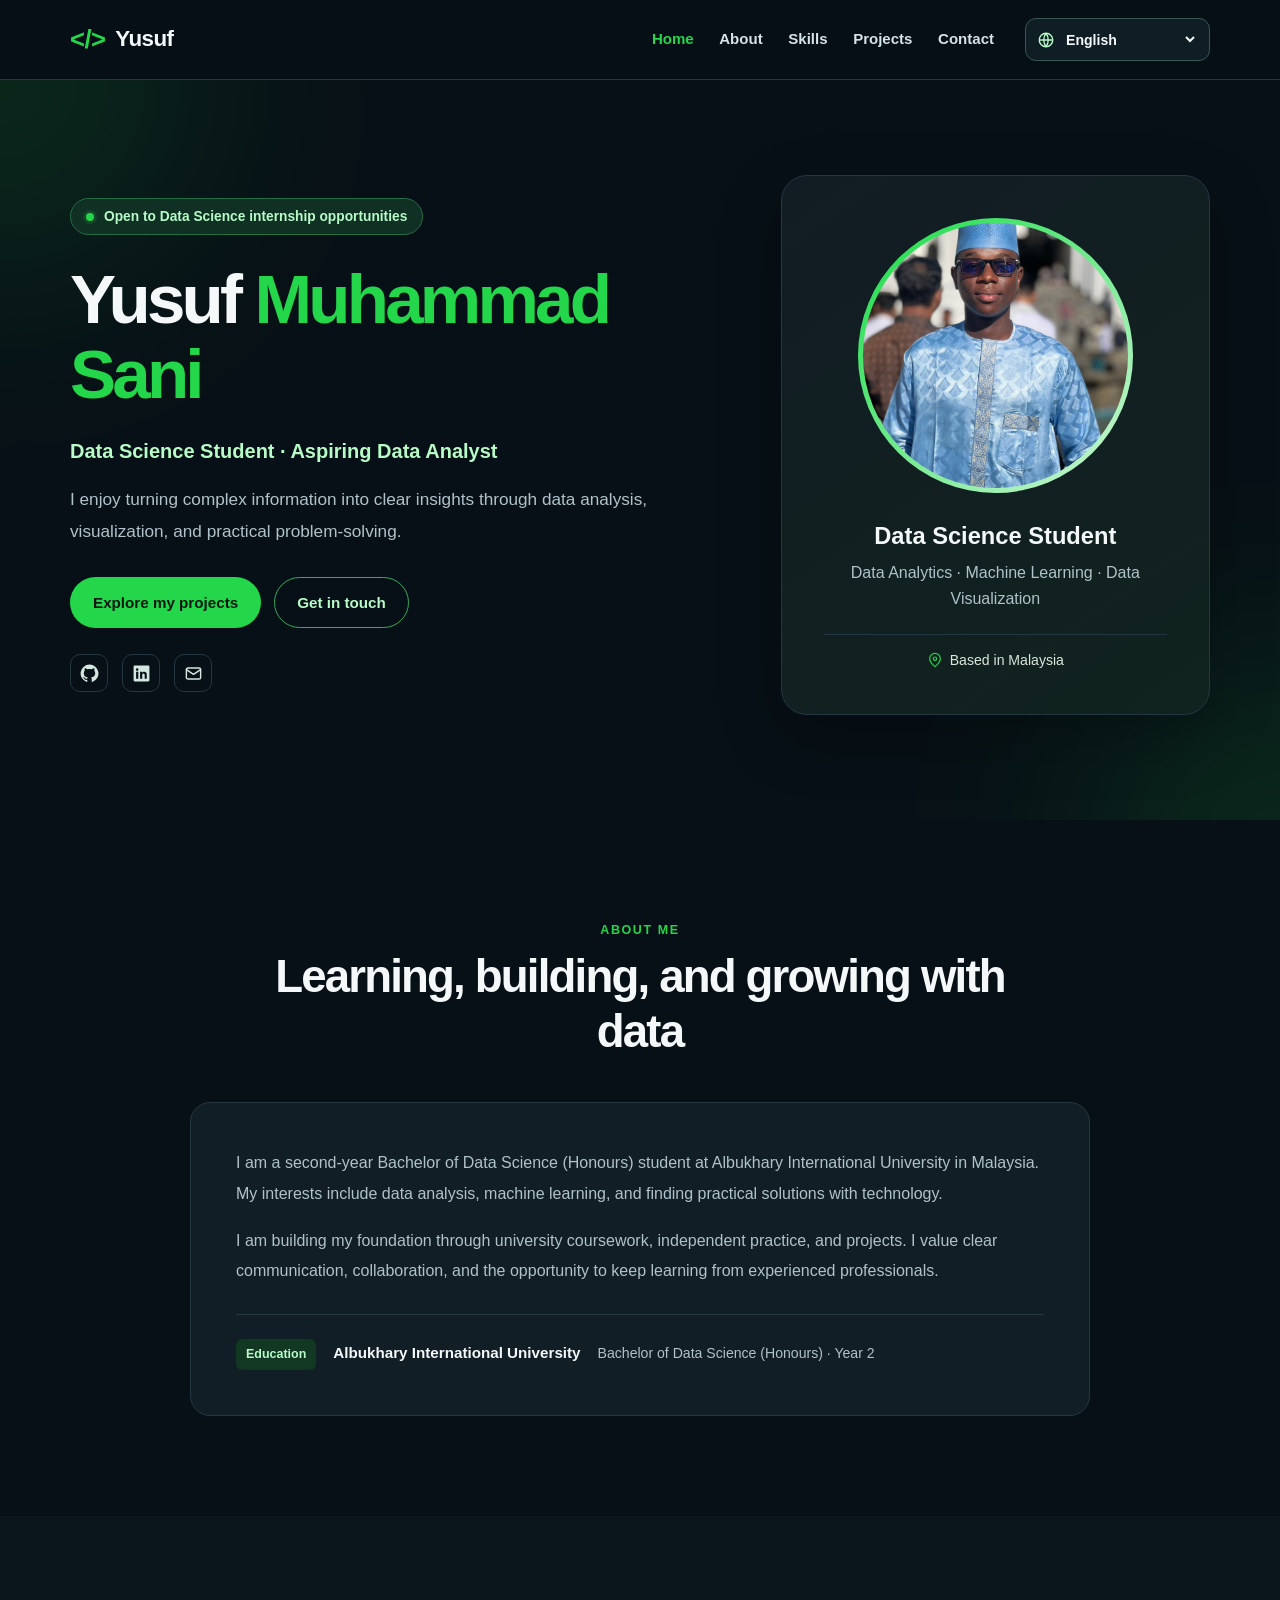
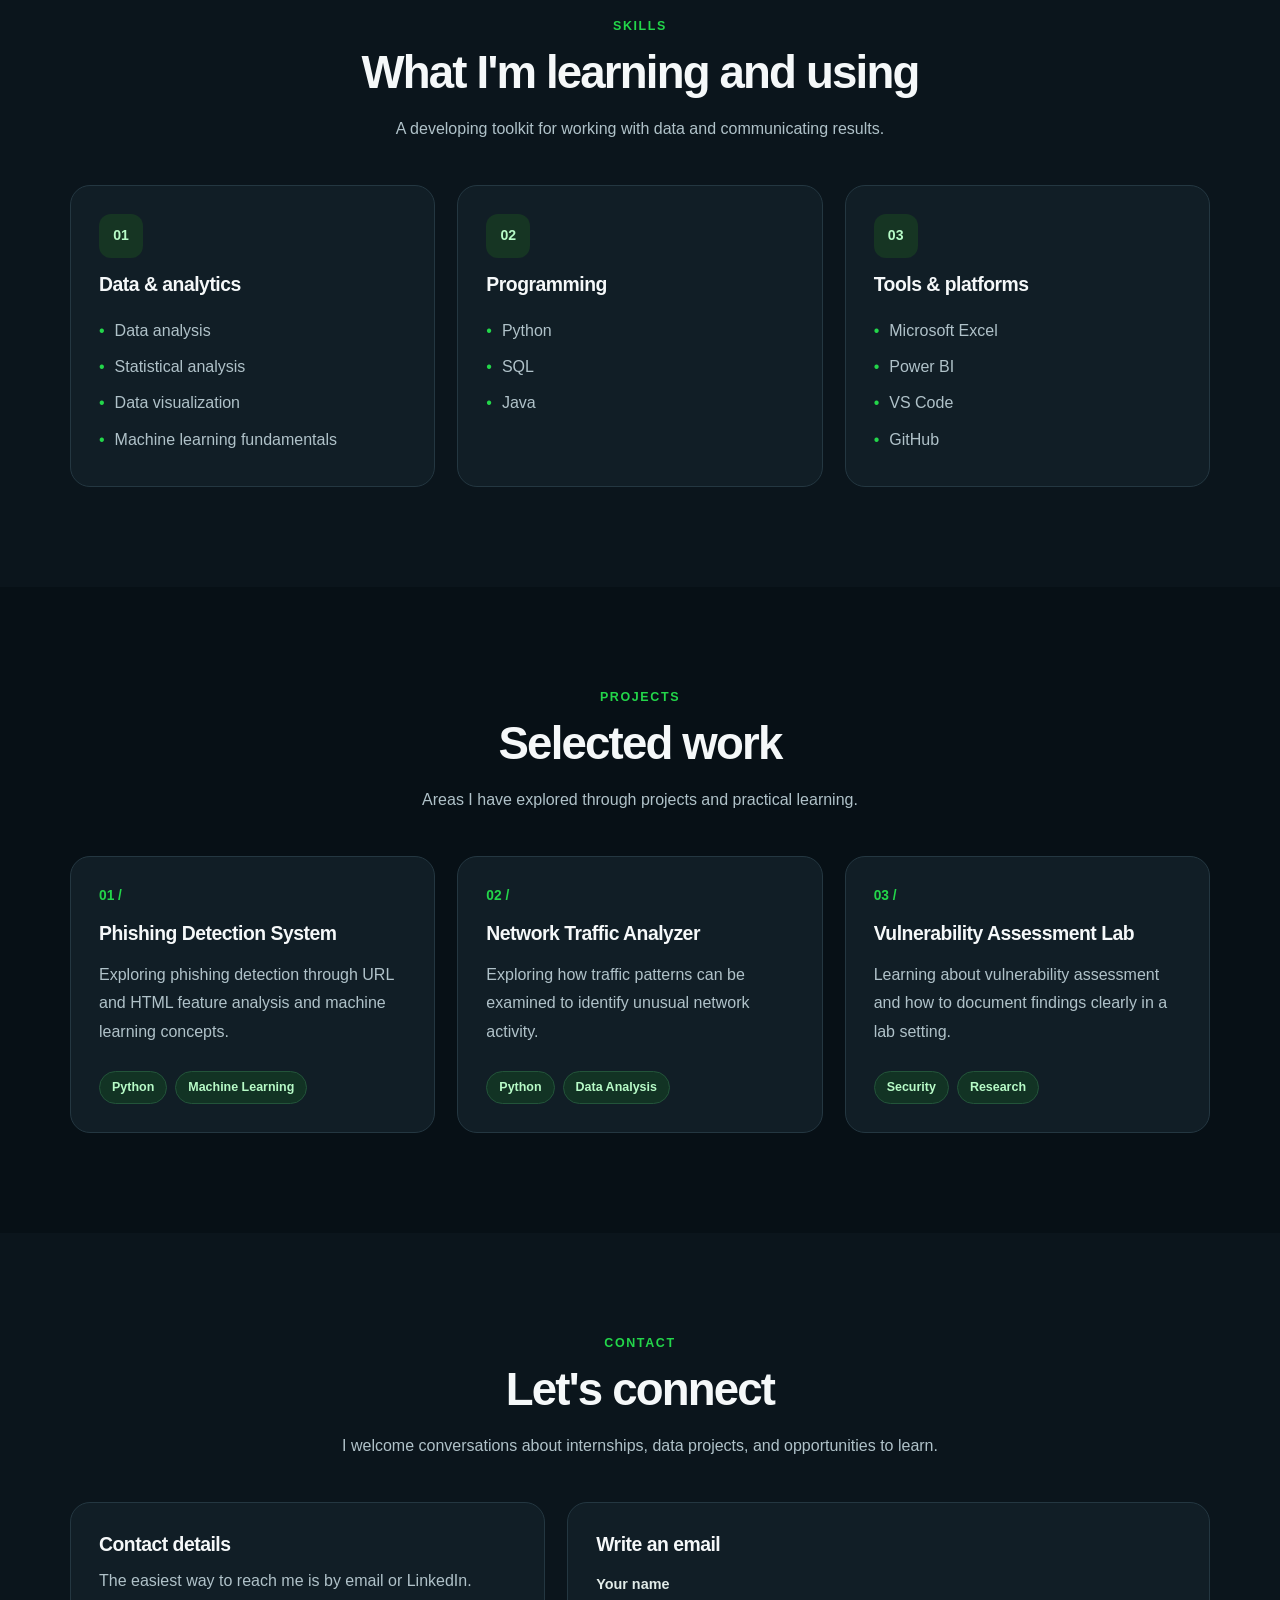
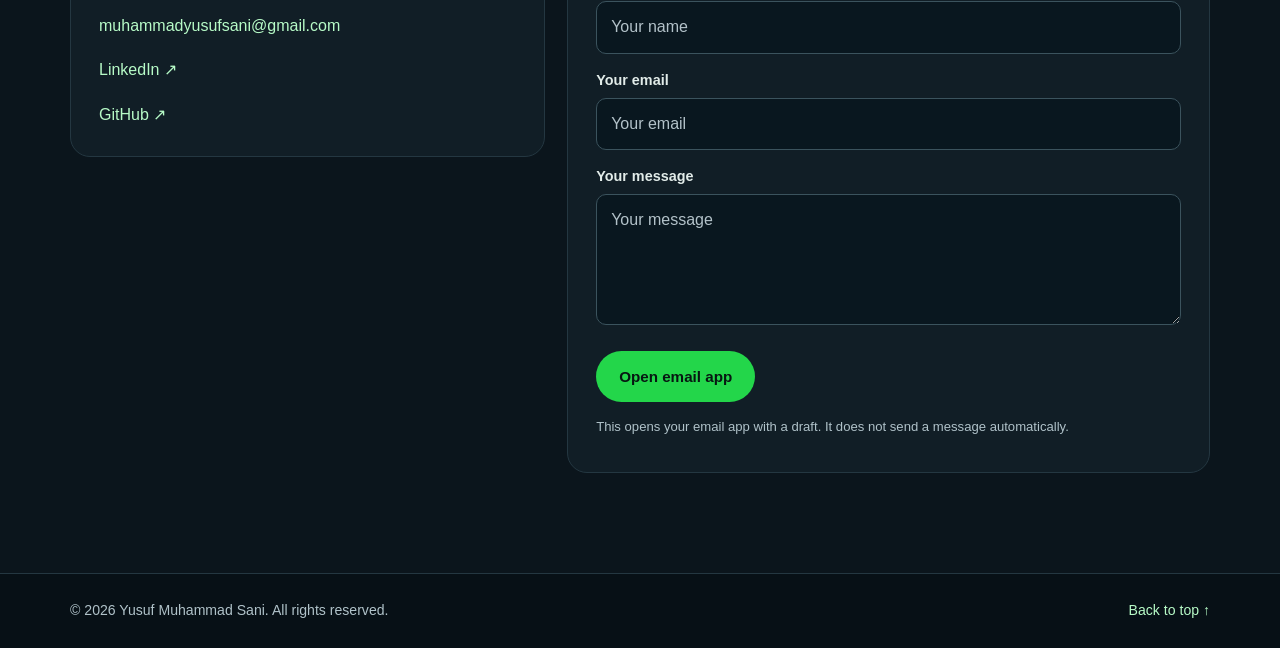
==== commit c62ecc8c: "Update index.html" ====
--- a/index.html
+++ b/index.html
@@ -11,7 +11,9 @@
   <meta property="og:url" content="https://abuufarhan.github.io/My-Porfolio/">
   <link rel="canonical" href="https://abuufarhan.github.io/My-Porfolio/">
   <title data-i18n="meta.title">Yusuf Muhammad Sani | Data Science Portfolio</title>
-  <link rel="stylesheet" href="css/style.css">
+  
+<link rel="stylesheet" href="css/style.css?v=5">
+
   <script src="js/i18n.js" defer></script>
   <script src="js/script.js" defer></script>
 </head>
--- a/css/style.css
+++ b/css/style.css
@@ -1,526 +1,158 @@
-/* ==========================================
-   MODERN CYBERSECURITY PORTFOLIO
-   Abdalfatah Salhab
-========================================== */
-
-:root {
-    --bg: #081018;
-    --surface: #111827;
-    --card: #162033;
-
-    --primary: #21ce32;
-    --secondary: #c9dcd4;
-    --accent: #10ca13;
-
-    --text: #f8fafc;
-    --muted: #94a3b8;
-
-    --border: rgba(255, 255, 255, 0.08);
-
-    --shadow: 0 15px 40px rgba(0, 0, 0, 0.35);
-}
-
-* {
-    margin: 0;
-    padding: 0;
-    box-sizing: border-box;
-}
-
-html {
-    scroll-behavior: smooth;
-}
-
-body {
-    font-family: 'Inter', sans-serif;
-    background: var(--bg);
-    color: var(--text);
-    overflow-x: hidden;
-}
-
-/* ==========================================
-   GENERAL
-========================================== */
-
-.section {
-    padding: 100px 0;
-}
-
-.dark-section {
-    background: #0d1522;
-}
-
-a {
-    text-decoration: none;
-}
-
-ul {
-    list-style: none;
-    margin: 0;
-    padding: 0;
-}
-
-/* ==========================================
-   NAVBAR
-========================================== */
-
-.cyber-nav {
-    background: rgba(8, 16, 24, 0.9);
-    backdrop-filter: blur(15px);
-    border-bottom: 1px solid var(--border);
-}
-
-.navbar-brand {
-    color: white !important;
-    font-weight: 800;
-}
-
-.navbar-brand span {
-    color: var(--primary);
-}
-
-.nav-link {
-    color: white !important;
-    margin-left: 20px;
-    font-weight: 600;
-    transition: .3s;
-}
-
-.nav-link:hover {
-    color: var(--primary) !important;
-}
-
-.active-link {
-    color: var(--primary) !important;
-}
-
-/* ==========================================
-   HERO
-========================================== */
-
-.hero {
-    min-height: 100vh;
-    display: flex;
-    align-items: center;
-    position: relative;
-}
-
-.hero h1 {
-    font-size: clamp(3rem, 8vw, 5.5rem);
-    font-weight: 900;
-    line-height: 1.1;
-}
-
-.hero h1 span {
-    color: var(--primary);
-}
-
-.hero h2 {
-    margin-top: 15px;
-    color: var(--accent);
-    min-height: 40px;
-    font-weight: 700;
-}
-
-.hero-text {
-    color: var(--muted);
-    line-height: 1.8;
-    margin-top: 25px;
-    max-width: 650px;
-}
-
-.status-pill {
-    display: inline-block;
-    padding: 10px 18px;
-    border-radius: 30px;
-    background: rgba(0, 255, 157, .1);
-    color: var(--primary);
-    border: 1px solid rgba(0, 255, 157, .25);
-    margin-bottom: 25px;
-    font-weight: 600;
-}
-
-/* ==========================================
-   BUTTONS
-========================================== */
-
-.hero-buttons {
-    margin-top: 30px;
-    display: flex;
-    gap: 15px;
-    flex-wrap: wrap;
-}
-
-.primary-btn {
-    background: var(--primary);
-    color: #04110d;
-    padding: 14px 28px;
-    border-radius: 40px;
-    font-weight: 700;
-    border: none;
-    transition: .3s;
-}
-
-.primary-btn:hover {
-    transform: translateY(-3px);
-}
-
-.secondary-btn {
-    border: 1px solid var(--primary);
-    color: var(--primary);
-    padding: 14px 28px;
-    border-radius: 40px;
-    font-weight: 700;
-    transition: .3s;
-}
-
-.secondary-btn:hover {
-    background: var(--primary);
-    color: #04110d;
-}
-
-/* ==========================================
-   SOCIAL LINKS
-========================================== */
-
-.social-links {
-    margin-top: 30px;
-}
-
-.social-links a {
-    color: white;
-    font-size: 1.5rem;
-    margin-right: 18px;
-    transition: .3s;
-}
-
-.social-links a:hover {
-    color: var(--primary);
-}
-
-/* ==========================================
-   PROFILE CARD
-========================================== */
-
-.profile-card {
-    background: rgba(255, 255, 255, .04);
-    border: 1px solid var(--border);
-    border-radius: 25px;
-    padding: 35px;
-    text-align: center;
-    box-shadow: var(--shadow);
-}
-
-.avatar-wrapper {
-    width: 260px;
-    height: 260px;
-    margin: auto;
-    border-radius: 50%;
-    padding: 5px;
-    background: linear-gradient(135deg,
-            var(--primary),
-            var(--secondary));
-}
-
-.profile-image {
-    width: 100%;
-    height: 100%;
-    border-radius: 50%;
-    object-fit: cover;
-}
-
-.profile-info h3 {
-    margin-top: 25px;
-    font-weight: 800;
-}
-
-.profile-info p {
-    color: var(--muted);
-}
-
-/* ==========================================
-   SECTION TITLES
-========================================== */
-
-.section-title {
-    text-align: center;
-    margin-bottom: 60px;
-}
-
-.section-title span {
-    color: var(--primary);
-    text-transform: uppercase;
-    letter-spacing: 2px;
-    font-size: .9rem;
-    font-weight: 700;
-}
-
-.section-title h2 {
-    margin-top: 12px;
-    font-size: clamp(2rem, 5vw, 3rem);
-    font-weight: 800;
-}
-
-/* ==========================================
-   ABOUT
-========================================== */
-
-.about-card {
-    background: rgba(255, 255, 255, .04);
-    border: 1px solid var(--border);
-    border-radius: 25px;
-    padding: 40px;
-    max-width: 900px;
-    margin: auto;
-}
-
-.about-card p {
-    color: var(--muted);
-    line-height: 2;
-}
-
-/* ==========================================
-   SKILLS
-========================================== */
-
-.skill-card {
-    background: rgba(255, 255, 255, .04);
-    border: 1px solid var(--border);
-    border-radius: 25px;
-    padding: 35px;
-    text-align: center;
-    height: 100%;
-    transition: .3s;
-}
-
-.skill-card:hover {
-    transform: translateY(-8px);
-}
-
-.skill-card i {
-    font-size: 3rem;
-    color: var(--primary);
-}
-
-.skill-card h4 {
-    margin: 20px 0;
-    font-weight: 800;
-}
-
-.skill-card li {
-    color: var(--muted);
-    padding: 8px 0;
-}
-
-/* ==========================================
-   PROJECTS
-========================================== */
-
-.project-card {
-    background: rgba(255, 255, 255, .04);
-    border: 1px solid var(--border);
-    border-radius: 25px;
-    padding: 35px;
-    height: 100%;
-    transition: .3s;
-}
-
-.project-card:hover {
-    transform: translateY(-8px);
-}
-
-.project-icon {
-    width: 70px;
-    height: 70px;
-    border-radius: 20px;
-    background: rgba(0, 255, 157, .1);
-    display: flex;
-    align-items: center;
-    justify-content: center;
-    margin-bottom: 20px;
-}
-
-.project-icon i {
-    color: var(--primary);
-    font-size: 2rem;
-}
-
-.project-card h4 {
-    font-weight: 800;
-}
-
-.project-card p {
-    color: var(--muted);
-    line-height: 1.8;
-    margin-top: 10px;
-}
-
-.tech-tags {
-    margin-top: 20px;
-}
-
-.tech-tags span {
-    display: inline-block;
-    margin: 4px;
-    padding: 8px 12px;
-    border-radius: 20px;
-    background: rgba(0, 255, 157, .08);
-    color: var(--primary);
-    font-size: .85rem;
-}
-
-/* ==========================================
-   CONTACT
-========================================== */
-
-.contact-info,
-.contact-form {
-    background: rgba(255, 255, 255, .04);
-    border: 1px solid var(--border);
-    border-radius: 25px;
-    padding: 35px;
-}
-
-.contact-info h4 {
-    margin-bottom: 20px;
-}
-
-.contact-info p {
-    color: var(--muted);
-    margin-bottom: 15px;
-}
-
-.contact-info i {
-    color: var(--primary);
-    margin-right: 10px;
-}
-
-.form-control {
-    background: #0f172a;
-    border: 1px solid var(--border);
-    color: white;
-    padding: 14px;
-}
-
-.form-control::placeholder {
-    color: #94a3b8;
-}
-
-.form-control:focus {
-    background: #0f172a;
-    color: white;
-    border-color: var(--primary);
-    box-shadow: none;
-}
-
-/* ==========================================
-   FOOTER
-========================================== */
-
-footer {
-    text-align: center;
-    padding: 30px;
-    border-top: 1px solid var(--border);
-}
-
-footer p {
-    color: var(--muted);
-    margin: 0;
-}
-
-/* ==========================================
-   REVEAL
-========================================== */
-
-.reveal {
-    opacity: 0;
-    transform: translateY(40px);
-    transition: .8s ease;
-}
-
-.reveal.active {
-    opacity: 1;
-    transform: translateY(0);
-}
-
-/* ==========================================
-   GLOW EFFECTS
-========================================== */
-
-.hero-glow {
-    position: absolute;
-    width: 350px;
-    height: 350px;
-    border-radius: 50%;
-    filter: blur(120px);
-    opacity: .15;
-}
-
-.glow-1 {
-    background: var(--primary);
-    top: -120px;
-    left: -120px;
-}
-
-.glow-2 {
-    background: var(--accent);
-    right: -120px;
-    bottom: -120px;
-}
-
-/* ==========================================
-   TOP BUTTON
-========================================== */
-
-#topBtn {
-    position: fixed;
-    right: 25px;
-    bottom: 25px;
-    width: 50px;
-    height: 50px;
-    border: none;
-    border-radius: 50%;
-    background: var(--primary);
-    color: #04110d;
-    display: none;
-    z-index: 999;
-}
-
-/* ==========================================
-   MOBILE
-========================================== */
-
-@media(max-width:991px) {
-
-    .hero {
-        text-align: center;
-        padding-top: 100px;
-    }
-
-    .hero-buttons {
-        justify-content: center;
-    }
-
-    .social-links {
-        text-align: center;
-    }
-
-    .profile-card {
-        margin-top: 40px;
-    }
-}
-
-@media(max-width:768px) {
-
-    .section {
-        padding: 80px 0;
-    }
-
-    .avatar-wrapper {
-        width: 220px;
-        height: 220px;
-    }
-
-    .section-title h2 {
-        font-size: 2rem;
-    }
-}+/* Yusuf Muhammad Sani — Portfolio | responsive, accessible, dependency-free */
+:root {
+  color-scheme: dark;
+  --bg: #071016;
+  --bg-alt: #0b151c;
+  --surface: #111e26;
+  --line: #243741;
+  --text: #f5f8f9;
+  --muted: #b0c2c9;
+  --green: #23d64a;
+  --green-soft: #b7fbc7;
+  --radius: 20px;
+  --shadow: 0 22px 64px rgba(0,0,0,.24);
+}
+*, *::before, *::after { box-sizing: border-box; }
+html { scroll-behavior: smooth; scroll-padding-top: 88px; }
+body { margin: 0; background: var(--bg); color: var(--text); font-family: Inter, 'Segoe UI', Arial, sans-serif; -webkit-font-smoothing: antialiased; line-height: 1.65; }
+body, button, select, input, textarea { font-size: 16px; }
+a { color: inherit; text-decoration: none; }
+button, select, input, textarea { font: inherit; }
+button, select { cursor: pointer; }
+button:focus-visible, select:focus-visible, input:focus-visible, textarea:focus-visible, a:focus-visible { outline: 3px solid var(--green); outline-offset: 4px; }
+.container { width: min(1140px, calc(100% - 44px)); margin-inline: auto; }
+.sr-only { position: absolute; width: 1px; height: 1px; padding: 0; margin: -1px; overflow: hidden; clip: rect(0,0,0,0); white-space: nowrap; border: 0; }
+.skip-link { position: fixed; top: -90px; inset-inline-start: 15px; z-index: 150; background: white; color: #081018; padding: 10px 16px; border-radius: 8px; }
+.skip-link:focus { top: 12px; }
+.site-header { position: sticky; top: 0; z-index: 100; background: rgba(7, 16, 22, .96); border-bottom: 1px solid var(--line); backdrop-filter: blur(16px); }
+.header-inner { min-height: 79px; display: flex; align-items: center; gap: 24px; }
+.brand { display: inline-flex; align-items: center; flex-shrink: 0; gap: 10px; font-size: 1.4rem; font-weight: 800; letter-spacing: -.025em; }
+.brand-mark { color: var(--green); font-size: 1.6rem; font-weight: 900; }
+.site-nav { display: flex; align-items: center; gap: clamp(12px, 2vw, 27px); margin-inline-start: auto; }
+.nav-link { color: #d5e2e7; font-size: .94rem; font-weight: 650; transition: color .2s; }
+.nav-link:hover, .nav-link.is-active { color: var(--green); }
+.header-actions { display: flex; align-items: center; gap: 10px; margin-inline-start: 7px; }
+.language-picker { display: flex; align-items: center; gap: 7px; padding: 0 11px; border-radius: 11px; border: 1px solid #3a5651; background: #0f1d24; }
+.language-picker svg { width: 18px; height: 18px; color: var(--green-soft); flex: none; }
+.language-picker select { max-width: 143px; min-height: 41px; padding: 6px 14px 6px 0; border: none; background: transparent; color: var(--text); font-size: .88rem; font-weight: 650; outline-offset: 4px; direction: ltr; }
+.language-picker option { background: #11242d; color: white; }
+.menu-toggle { display: none; align-items: center; justify-content: center; width: 42px; height: 42px; background: #0d1a21; border: 1px solid var(--line); border-radius: 11px; color: var(--text); }
+.menu-toggle svg { width: 23px; height: 23px; }
+.hero { position: relative; overflow: hidden; isolation: isolate; }
+.hero::before, .hero::after { content: ''; position: absolute; z-index: -1; pointer-events: none; width: 400px; height: 400px; border-radius: 50%; filter: blur(110px); opacity: .13; background: #23d64a; }
+.hero::before { inset-block-start: -200px; inset-inline-start: -200px; }
+.hero::after { inset-block-end: -230px; inset-inline-end: -200px; }
+.hero-grid { min-height: min(740px, calc(100svh - 80px)); display: grid; grid-template-columns: minmax(0, 1.2fr) minmax(300px, .8fr); align-items: center; gap: clamp(32px, 5.2vw, 86px); padding-block: 90px 100px; }
+.eyebrow { display: inline-flex; align-items: center; gap: 10px; padding: 8px 15px; border: 1px solid #236d45; border-radius: 999px; background: #103023; color: var(--green-soft); font-size: .86rem; font-weight: 680; line-height: 1.4; margin: 0 0 27px; }
+.status-dot { display: inline-block; flex: 0 0 auto; height: 8px; width: 8px; border-radius: 50%; background: var(--green); box-shadow: 0 0 0 3px rgba(35,214,74,.14); }
+.hero h1 { font-size: clamp(2.8rem, 5.4vw, 4.85rem); letter-spacing: -.055em; line-height: 1.08; font-weight: 820; overflow-wrap: break-word; margin: 0; }
+.hero h1 span { color: var(--green); }
+.hero-role { font-size: clamp(1.06rem, 1.6vw, 1.25rem); line-height: 1.5; color: var(--green-soft); font-weight: 750; margin: 25px 0 0; }
+.hero-description { font-size: 1.075rem; color: var(--muted); line-height: 1.82; max-width: 580px; margin: 18px 0 0; }
+.hero-actions { display: flex; align-items: center; flex-wrap: wrap; gap: 13px; margin-top: 30px; }
+.button { display: inline-flex; align-items: center; justify-content: center; min-height: 48px; border-radius: 999px; padding: 12px 22px; font-size: .95rem; font-weight: 750; border: 1px solid transparent; transition: background .2s, transform .2s, border-color .2s; }
+.button:hover { transform: translateY(-2px); }
+.button-primary { background: var(--green); color: #071712; }
+.button-primary:hover { background: #73f391; color: #071712; }
+.button-outline { border-color: #35a95c; color: var(--green-soft); background: transparent; }
+.button-outline:hover { background: #143622; }
+.social-links { display: flex; gap: 14px; margin-top: 26px; }
+.social-links a { display: flex; align-items: center; justify-content: center; width: 38px; height: 38px; border: 1px solid var(--line); border-radius: 10px; color: #d4e8df; transition: color .2s, border-color .2s, transform .2s; }
+.social-links a:hover { color: var(--green); border-color: var(--green); transform: translateY(-2px); }
+.social-links svg { width: 19px; height: 19px; }
+.profile-card { padding: clamp(24px, 3.7vw, 42px); border: 1px solid var(--line); border-radius: 26px; background: linear-gradient(145deg, #121c24, #10231e); text-align: center; box-shadow: var(--shadow); }
+.portrait-ring { width: min(100%, 275px); aspect-ratio: 1; border-radius: 50%; padding: 5px; background: linear-gradient(135deg, #16dc44, #d0f7d9); margin: 0 auto 28px; }
+.portrait-ring img { width: 100%; height: 100%; object-fit: cover; border-radius: 50%; display: block; }
+.profile-card h2 { font-size: 1.48rem; margin: 0 0 8px; line-height: 1.3; font-weight: 800; }
+.profile-card p { color: var(--muted); margin: 0; line-height: 1.65; }
+.profile-divider { height: 1px; background: var(--line); margin-block: 21px 14px; }
+.profile-card .location { display: flex; justify-content: center; align-items: center; gap: 7px; font-size: .88rem; color: #d8e7db; }
+.location svg { width: 16px; height: 16px; color: var(--green); }
+.section { padding: 100px 0; }
+.section-alt { background: var(--bg-alt); }
+.section-heading { max-width: 790px; margin: 0 auto 42px; text-align: center; }
+.section-kicker { color: var(--green); text-transform: uppercase; letter-spacing: .13em; font-size: .78rem; font-weight: 800; margin: 0 0 8px; }
+.section-heading h2 { font-size: clamp(1.9rem, 4vw, 2.85rem); line-height: 1.22; letter-spacing: -.04em; font-weight: 790; margin: 0; }
+.section-heading > p:last-child:not(.section-kicker) { color: var(--muted); margin: 16px auto 0; }
+.about-panel { border: 1px solid var(--line); border-radius: var(--radius); background: var(--surface); padding: clamp(25px, 5vw, 45px); max-width: 900px; margin: 0 auto; }
+.about-panel > p { color: var(--muted); line-height: 1.93; margin: 0 0 16px; }
+.about-meta { display: flex; flex-wrap: wrap; align-items: baseline; gap: 9px 17px; border-top: 1px solid var(--line); margin-top: 27px; padding-top: 24px; }
+.about-meta strong { font-size: .95rem; }
+.about-meta span:last-child { color: var(--muted); font-size: .88rem; }
+.meta-label { background: #123723; color: var(--green-soft); border-radius: 6px; font-size: .78rem; padding: 5px 10px; font-weight: 700; }
+.cards-grid { display: grid; gap: 22px; grid-template-columns: repeat(3, minmax(0,1fr)); }
+.panel { border: 1px solid var(--line); border-radius: var(--radius); background: var(--surface); padding: 28px; min-width: 0; }
+.panel h3 { margin: 13px 0 13px; font-size: 1.21rem; letter-spacing: -.025em; line-height: 1.4; }
+.panel-icon { display: inline-flex; align-items: center; justify-content: center; width: 44px; height: 44px; border-radius: 12px; background: #163523; color: var(--green-soft); font-size: .88rem; font-weight: 800; }
+.skill-panel ul { list-style: none; padding: 0; margin: 15px 0 0; }
+.skill-panel li { color: var(--muted); padding: 5px 0; }
+.skill-panel li::before { content: '•'; color: var(--green); margin-inline-end: 10px; }
+.project-panel { display: flex; flex-direction: column; }
+.project-number { color: var(--green); font-weight: 800; font-size: .86rem; }
+.project-panel p { color: var(--muted); line-height: 1.79; margin: 0 0 25px; }
+.tags { display: flex; flex-wrap: wrap; gap: 8px; margin-top: auto; }
+.tags span { background: #123324; color: var(--green-soft); border: 1px solid #23543a; border-radius: 999px; padding: 5px 12px; font-size: .78rem; font-weight: 680; }
+.contact-grid { display: grid; grid-template-columns: .85fr 1.15fr; gap: 22px; align-items: start; }
+.contact-details h3, .contact-form h3 { margin: 0 0 10px; }
+.contact-details > p { color: var(--muted); margin: 0 0 19px; }
+.contact-link { display: block; width: fit-content; max-width: 100%; color: var(--green-soft); margin-top: 18px; overflow-wrap: anywhere; }
+.contact-link:hover { text-decoration: underline; }
+.contact-form label { display: block; margin: 15px 0 5px; color: #e2ece9; font-size: .9rem; font-weight: 700; }
+.contact-form input, .contact-form textarea { width: 100%; padding: 12px 14px; border: 1px solid #3b535d; border-radius: 10px; background: #09171f; color: var(--text); resize: vertical; }
+.contact-form input::placeholder, .contact-form textarea::placeholder { color: #b3c2c9; }
+.contact-form .button { margin-top: 17px; }
+.form-note { color: var(--muted); font-size: .82rem; margin: 14px 0 0; }
+.form-status { color: var(--green-soft); font-size: .85rem; margin: 6px 0 0; min-height: 1px; }
+.footer { border-top: 1px solid var(--line); padding: 25px 0; }
+.footer-inner { display: flex; align-items: center; justify-content: space-between; gap: 15px; }
+.footer p { color: var(--muted); font-size: .88rem; margin: 0; }
+.footer a { color: var(--green-soft); font-size: .88rem; }
+.footer a:hover { text-decoration: underline; }
+/* Language-specific typography and bidi behaviour. Names/brands remain in original script. */
+html[lang="ar"] body { font-family: Tahoma, 'Noto Sans Arabic', 'Segoe UI', sans-serif; }
+html[lang="zh-CN"] body { font-family: 'Microsoft YaHei', 'PingFang SC', 'Segoe UI', sans-serif; }
+html[dir="rtl"] .brand, html[dir="rtl"] .hero h1, html[dir="rtl"] .social-links { direction: ltr; unicode-bidi: isolate; }
+html[dir="rtl"] .hero h1 { text-align: right; }
+html[dir="rtl"] .language-picker { direction: ltr; }
+html[dir="rtl"] .contact-link { direction: ltr; unicode-bidi: isolate; }
+@media (max-width: 1020px) {
+  .header-inner { gap: 14px; }
+  .site-nav { gap: 14px; }
+  .hero-grid { grid-template-columns: minmax(0,1fr) minmax(280px,.72fr); }
+}
+@media (max-width: 850px) {
+  .header-inner { justify-content: space-between; position: relative; }
+  .site-nav { display: none; position: absolute; inset-inline: 0; top: calc(100% - 1px); background: #0b171e; border: 1px solid var(--line); padding: 12px; border-radius: 0 0 16px 16px; box-shadow: var(--shadow); }
+  .site-nav.is-open { display: flex; flex-direction: column; align-items: stretch; gap: 2px; }
+  .site-nav .nav-link { display: block; padding: 11px 12px; }
+  .menu-toggle { display: flex; }
+  .hero-grid { grid-template-columns: 1fr; gap: 32px; padding-block: 70px 76px; min-height: 0; }
+  .hero-copy { max-width: 690px; }
+  .profile-card { max-width: 520px; width: 100%; justify-self: center; }
+  .cards-grid { grid-template-columns: repeat(2, minmax(0,1fr)); }
+  .contact-grid { grid-template-columns: 1fr; }
+}
+@media (max-width: 600px) {
+  .container { width: min(100% - 30px, 1140px); }
+  .header-inner { min-height: 68px; }
+  .brand { font-size: 1.18rem; }
+  .brand-mark { font-size: 1.3rem; }
+  .header-actions { gap: 7px; margin-inline-start: 0; }
+  .language-picker { gap: 5px; padding-inline: 8px; }
+  .language-picker select { width: 116px; min-width: 0; font-size: .77rem; }
+  .language-picker svg { width: 15px; height: 15px; }
+  .menu-toggle { width: 40px; height: 40px; }
+  .hero-grid { padding-block: 57px 62px; }
+  .hero h1 { font-size: clamp(2.5rem, 11vw, 3.65rem); }
+  .eyebrow { font-size: .78rem; max-width: 100%; }
+  .hero-description { font-size: 1rem; }
+  .hero-actions .button { width: 100%; }
+  .portrait-ring { width: 225px; }
+  .section { padding-block: 72px; }
+  .cards-grid { grid-template-columns: 1fr; }
+  .panel { padding: 24px; }
+  .footer-inner { flex-direction: column; text-align: center; }
+}
+@media (prefers-reduced-motion: reduce) {
+  *, *::before, *::after { scroll-behavior: auto !important; transition-duration: .01ms !important; animation-duration: .01ms !important; }
+}
